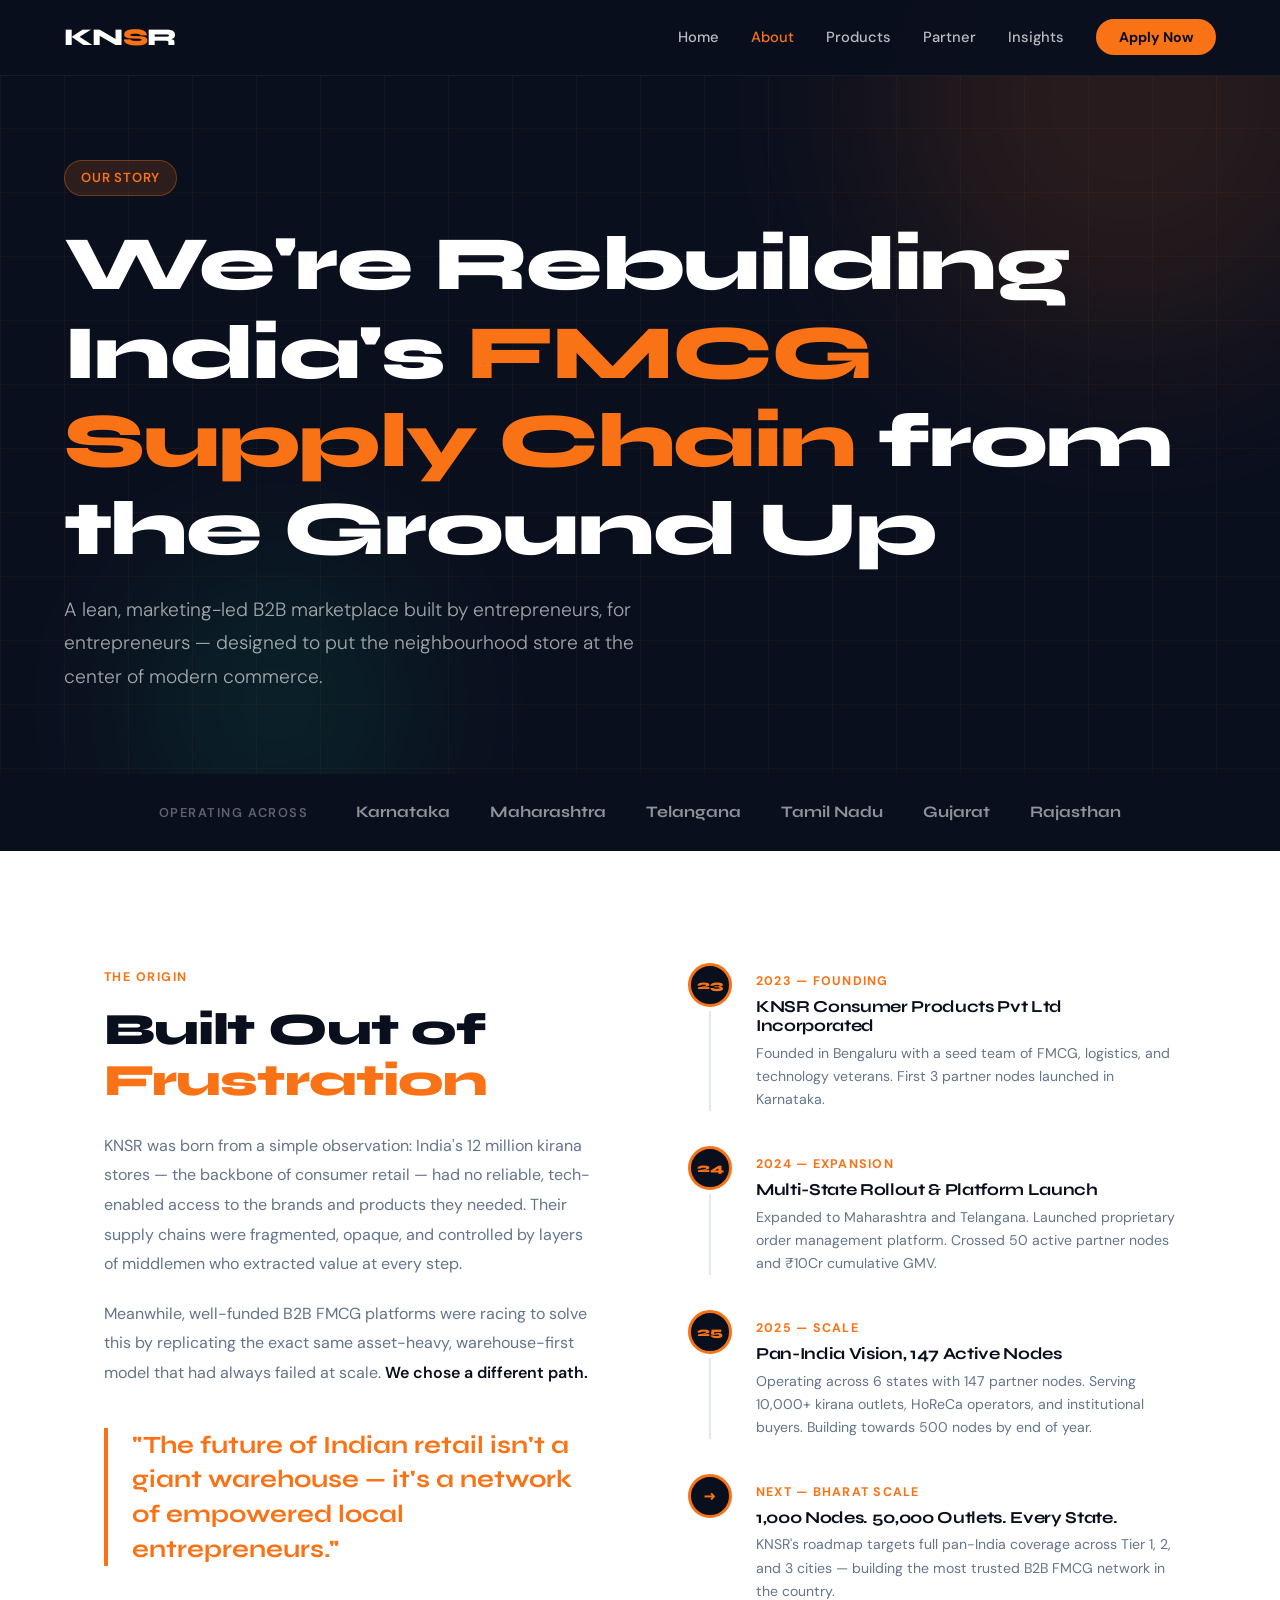
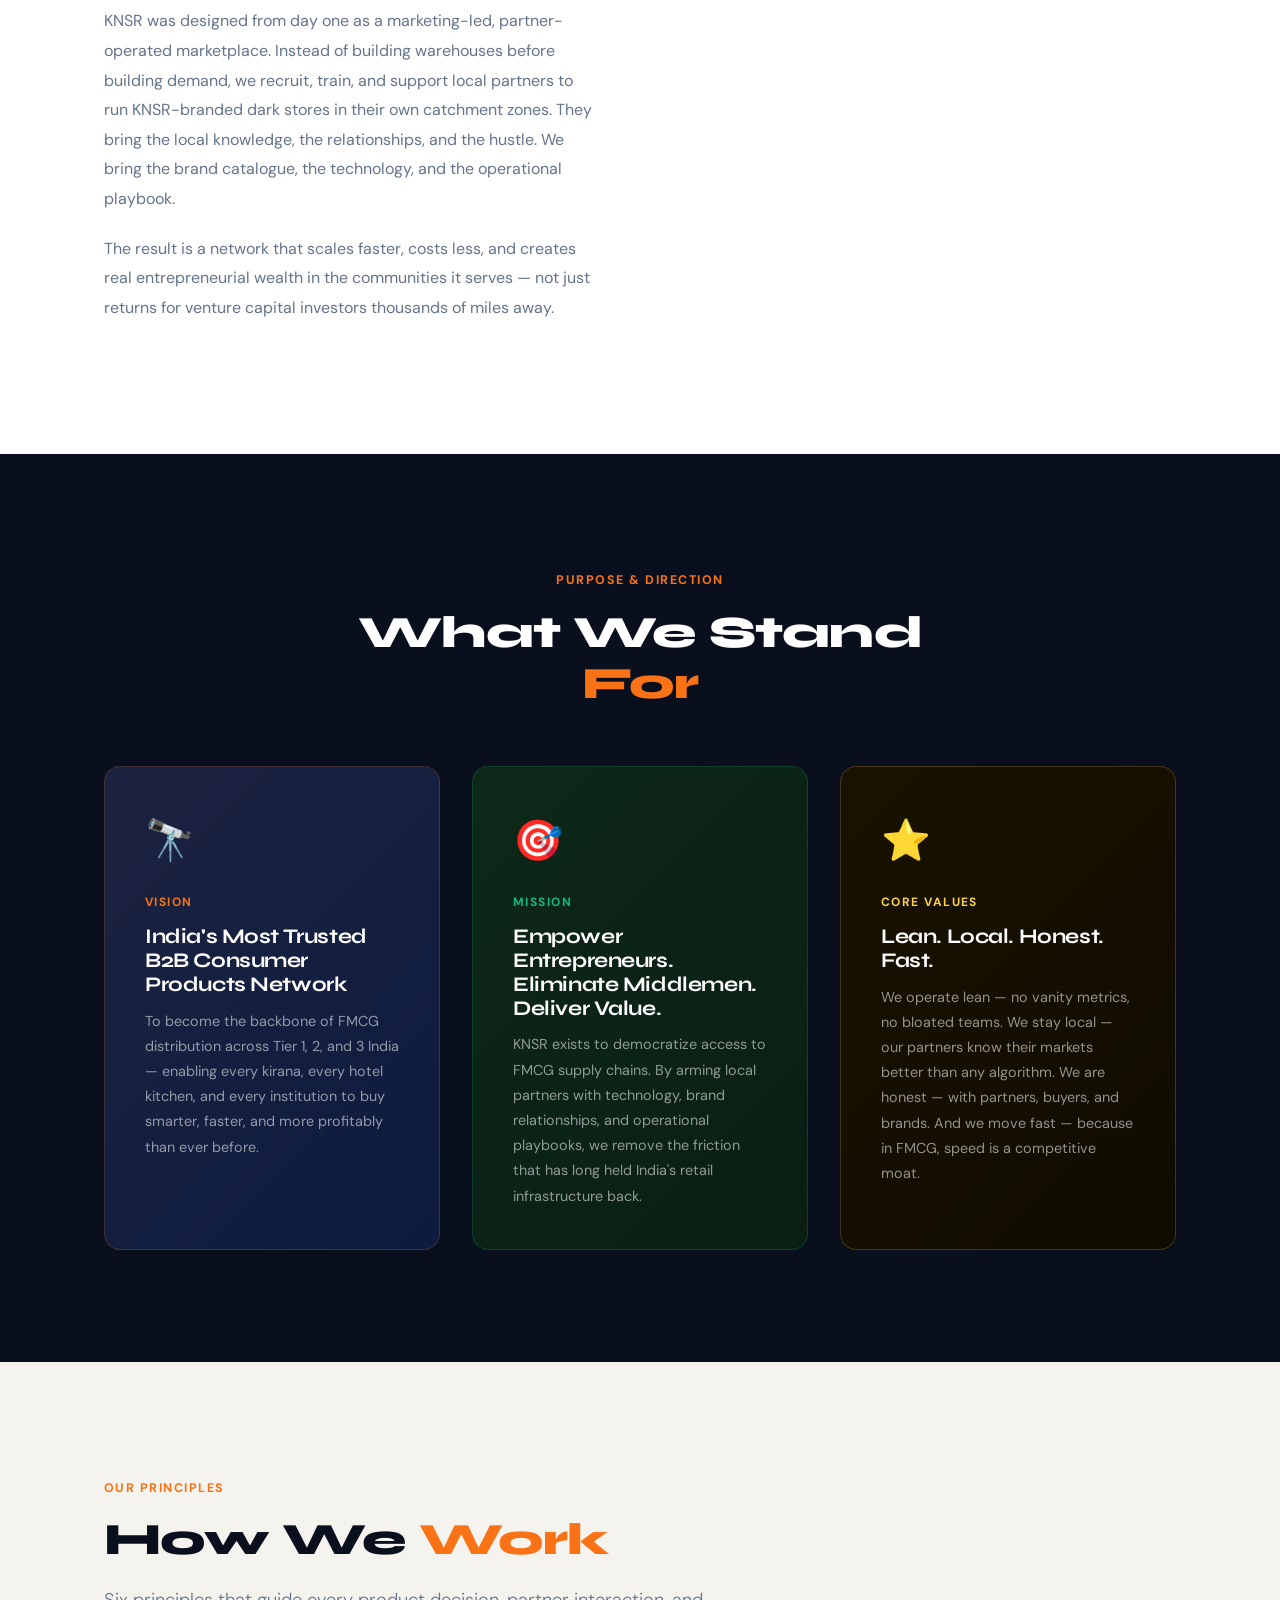
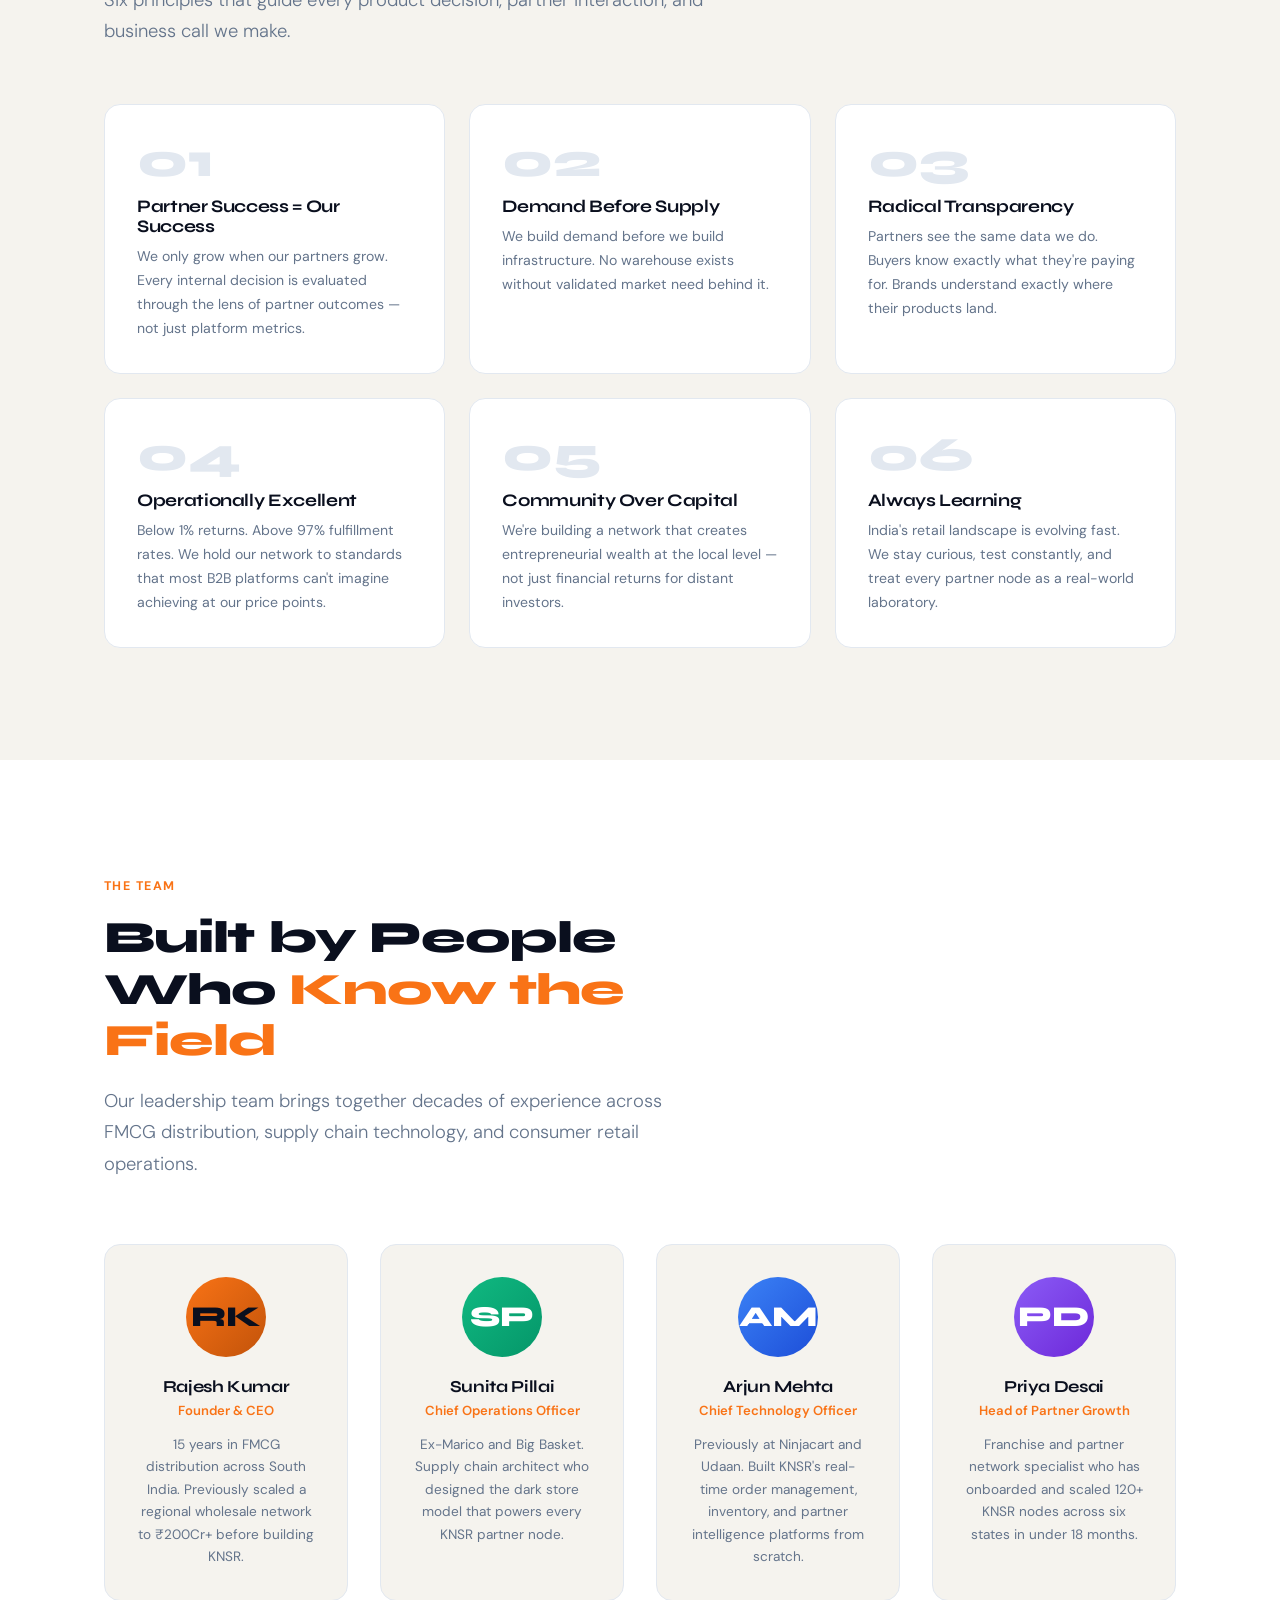
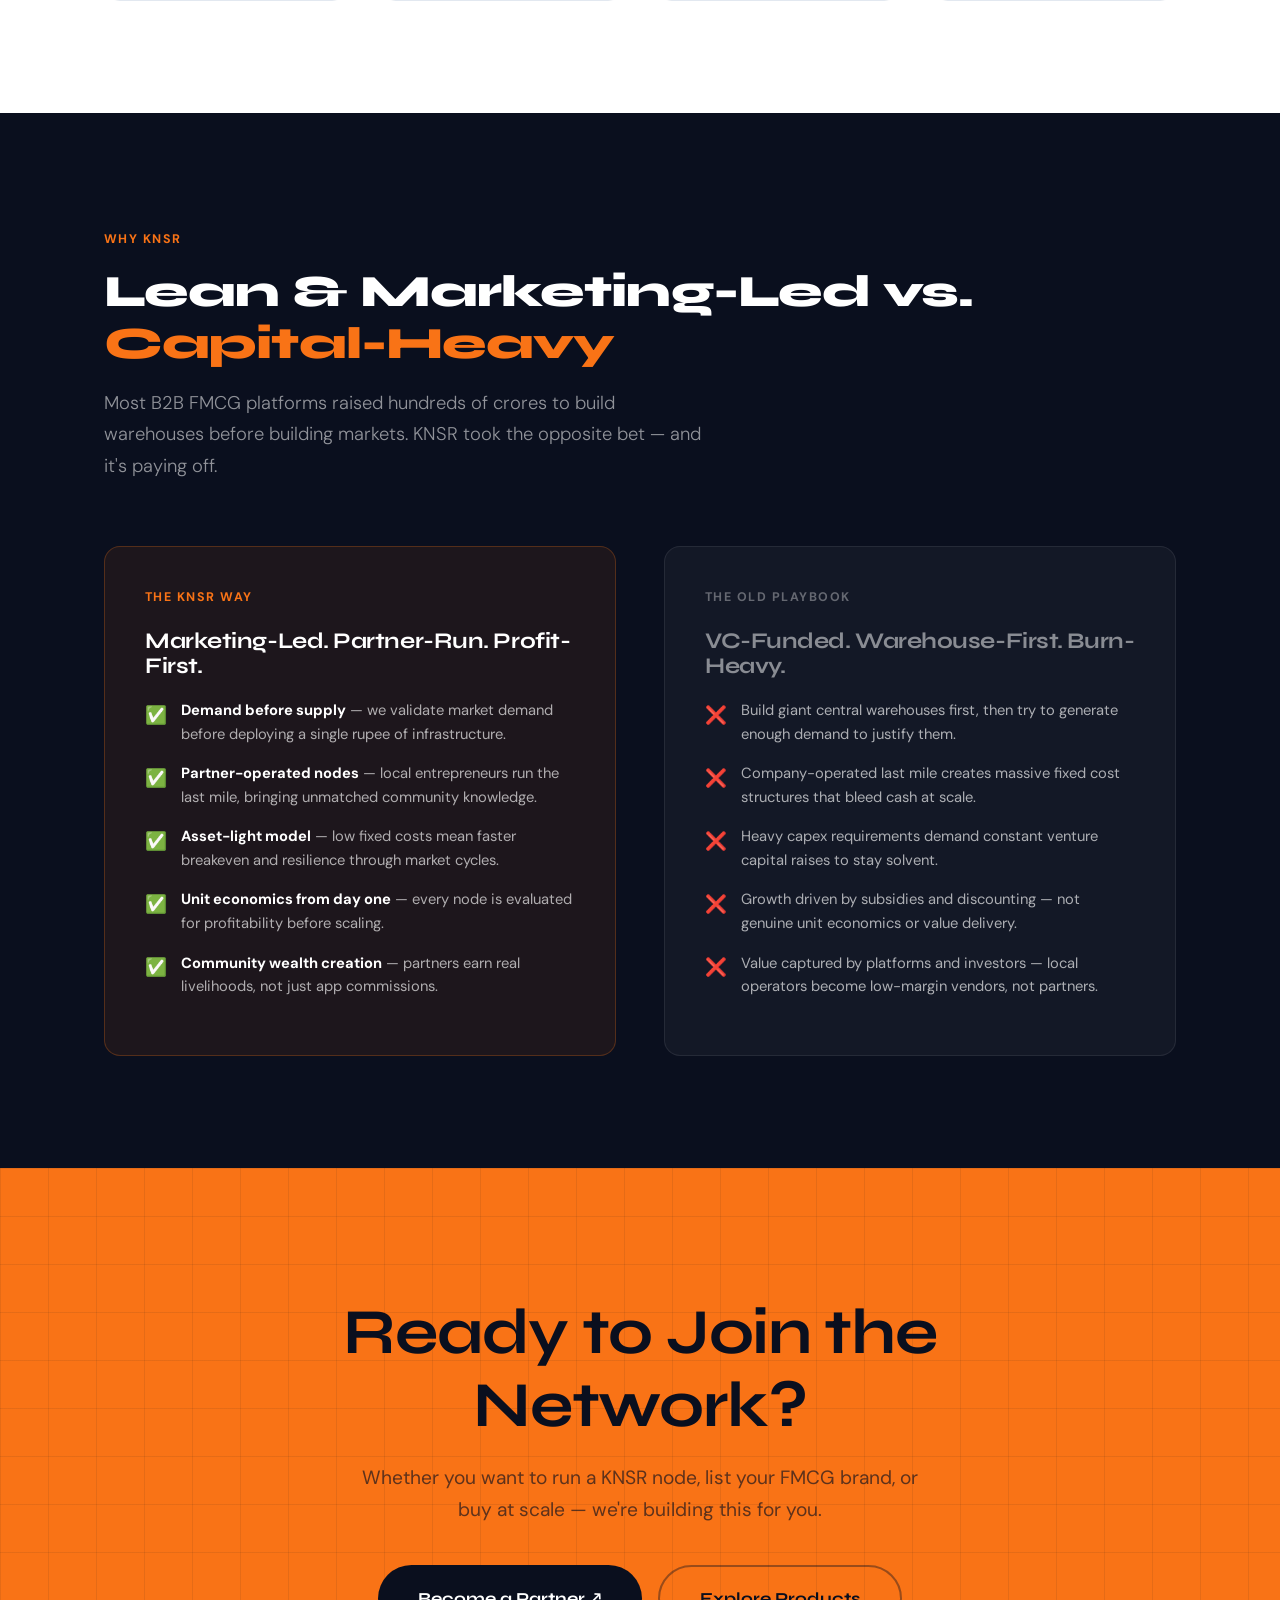
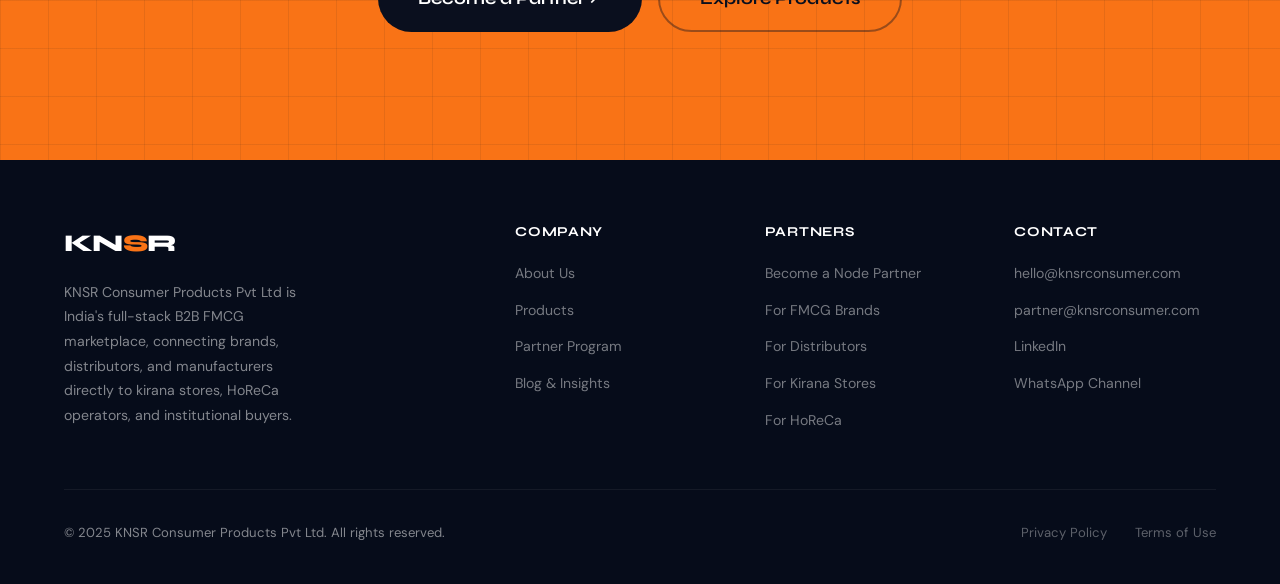
==== about.html @ 0f34c3d0 "Initial commit" ====
<!DOCTYPE html>
<html lang="en">
<head>
<meta charset="UTF-8">
<meta name="viewport" content="width=device-width, initial-scale=1.0">
<title>About Us — KNSR Consumer Products</title>
<link rel="preconnect" href="https://fonts.googleapis.com">
<link href="https://fonts.googleapis.com/css2?family=Syne:wght@400;600;700;800&family=DM+Sans:ital,wght@0,300;0,400;0,500;1,300&display=swap" rel="stylesheet">
<link rel="stylesheet" href="shared.css">
<style>
  /* ── ABOUT PAGE STYLES ── */
  .page-hero { background: var(--ink); padding: 10rem 5% 5rem; position: relative; overflow: hidden; }
  .page-hero-bg { position:absolute; inset:0; background-image: linear-gradient(rgba(249,115,22,0.05) 1px,transparent 1px), linear-gradient(90deg,rgba(249,115,22,0.05) 1px,transparent 1px); background-size: 64px 64px; }
  .page-hero-blob-1 { position:absolute; width:500px; height:500px; background:var(--saffron); border-radius:50%; filter:blur(90px); opacity:0.12; top:-150px; right:-100px; }
  .page-hero-blob-2 { position:absolute; width:300px; height:300px; background:var(--emerald); border-radius:50%; filter:blur(70px); opacity:0.1; bottom:-80px; left:10%; }
  .page-hero-inner { position:relative; z-index:2; max-width:1200px; margin:0 auto; }
  .page-hero-tag { display:inline-flex; align-items:center; gap:0.5rem; background:rgba(249,115,22,0.15); border:1px solid rgba(249,115,22,0.35); color:var(--saffron); padding:0.4rem 1rem; border-radius:100px; font-size:0.82rem; font-weight:600; letter-spacing:0.06em; text-transform:uppercase; margin-bottom:1.5rem; }
  .page-hero h1 { font-size: var(--fs-hero); color:#fff; font-weight:800; margin-bottom:1.2rem; }
  .page-hero h1 .em { color:var(--saffron); }
  .page-hero p { font-size:1.2rem; color:rgba(255,255,255,0.62); font-weight:300; max-width:600px; line-height:1.75; }

  /* STORY SECTION */
  #story { background: var(--white); }
  .story-grid { display:grid; grid-template-columns:1fr 1fr; gap:6rem; align-items:start; }
  .story-text h2 { font-size: var(--fs-h2); margin-bottom:1.5rem; }
  .story-text p { font-size:1rem; color:var(--slate); line-height:1.85; margin-bottom:1.25rem; }
  .story-text p strong { color:var(--ink); font-weight:600; }
  .story-pull { font-family:'Syne',sans-serif; font-size:1.55rem; font-weight:700; color:var(--saffron); line-height:1.4; border-left:4px solid var(--saffron); padding-left:1.5rem; margin:2.5rem 0; }
  .story-visual { position:sticky; top:120px; }
  .timeline { display:flex; flex-direction:column; gap:0; }
  .tl-item { display:flex; gap:1.5rem; padding-bottom:2.2rem; position:relative; }
  .tl-item:last-child { padding-bottom:0; }
  .tl-left { display:flex; flex-direction:column; align-items:center; flex-shrink:0; }
  .tl-dot { width:44px; height:44px; border-radius:50%; background:var(--ink); border:3px solid var(--saffron); display:flex; align-items:center; justify-content:center; font-family:'Syne',sans-serif; font-size:0.8rem; font-weight:800; color:var(--saffron); flex-shrink:0; }
  .tl-line { width:2px; flex:1; background:var(--slate-light); margin-top:4px; }
  .tl-item:last-child .tl-line { display:none; }
  .tl-right { padding-top:0.5rem; }
  .tl-year { font-size:0.78rem; font-weight:700; letter-spacing:0.1em; text-transform:uppercase; color:var(--saffron); margin-bottom:0.3rem; }
  .tl-right h4 { font-size:1.05rem; margin-bottom:0.4rem; }
  .tl-right p { font-size:0.88rem; color:var(--slate); line-height:1.65; }

  /* VISION / MISSION */
  #vision { background: var(--ink); }
  .vm-grid { display:grid; grid-template-columns:1fr 1fr 1fr; gap:2rem; margin-top:3.5rem; }
  .vm-card { border-radius:var(--radius); padding:2.5rem; position:relative; overflow:hidden; }
  .vm-card-vision { background: linear-gradient(135deg, #1C2340 0%, #0D1B3E 100%); border:1px solid rgba(249,115,22,0.2); }
  .vm-card-mission { background: linear-gradient(135deg, #0D2818 0%, #0A1E14 100%); border:1px solid rgba(16,185,129,0.2); }
  .vm-card-values { background: linear-gradient(135deg, #1A1200 0%, #0F0C00 100%); border:1px solid rgba(252,211,77,0.2); }
  .vm-card-icon { font-size:2.5rem; margin-bottom:1.25rem; }
  .vm-card-label { font-size:0.75rem; font-weight:700; letter-spacing:0.12em; text-transform:uppercase; margin-bottom:0.75rem; }
  .vm-card-vision .vm-card-label { color:var(--saffron); }
  .vm-card-mission .vm-card-label { color:var(--emerald); }
  .vm-card-values .vm-card-label { color:var(--accent-yellow); }
  .vm-card h3 { font-size:1.3rem; color:#fff; margin-bottom:0.75rem; }
  .vm-card p { font-size:0.9rem; color:rgba(255,255,255,0.55); line-height:1.75; }

  /* VALUES */
  #values { background: var(--surface); }
  .values-grid { display:grid; grid-template-columns:repeat(auto-fit,minmax(260px,1fr)); gap:1.5rem; margin-top:3.5rem; }
  .value-card { background:var(--white); border:1px solid var(--slate-light); border-radius:var(--radius); padding:2rem; transition:all 0.28s; }
  .value-card:hover { border-color:var(--saffron); transform:translateY(-5px); box-shadow:var(--shadow-lg); }
  .value-num { font-family:'Syne',sans-serif; font-size:3rem; font-weight:800; color:var(--slate-light); line-height:1; margin-bottom:0.75rem; transition:color 0.22s; }
  .value-card:hover .value-num { color:var(--saffron); }
  .value-card h4 { font-size:1.1rem; margin-bottom:0.5rem; }
  .value-card p { font-size:0.88rem; color:var(--slate); line-height:1.7; }

  /* TEAM */
  #leadership { background: var(--white); }
  .team-intro { max-width:640px; margin-bottom:4rem; }
  .team-grid { display:grid; grid-template-columns:repeat(auto-fill,minmax(240px,1fr)); gap:2rem; }
  .team-card { background:var(--surface); border:1px solid var(--slate-light); border-radius:var(--radius); padding:2rem; text-align:center; transition:all 0.28s; }
  .team-card:hover { border-color:var(--saffron); transform:translateY(-5px); box-shadow:var(--shadow-lg); }
  .team-avatar { width:80px; height:80px; border-radius:50%; display:flex; align-items:center; justify-content:center; font-family:'Syne',sans-serif; font-size:1.8rem; font-weight:800; margin:0 auto 1.25rem; }
  .avatar-a { background:linear-gradient(135deg,var(--saffron),var(--saffron-deep)); color:var(--ink); }
  .avatar-b { background:linear-gradient(135deg,var(--emerald),#059669); color:#fff; }
  .avatar-c { background:linear-gradient(135deg,#3B82F6,#1D4ED8); color:#fff; }
  .avatar-d { background:linear-gradient(135deg,#8B5CF6,#6D28D9); color:#fff; }
  .team-card h4 { font-size:1.05rem; margin-bottom:0.25rem; }
  .team-card .role { font-size:0.82rem; font-weight:600; color:var(--saffron); margin-bottom:0.75rem; }
  .team-card p { font-size:0.85rem; color:var(--slate); line-height:1.65; }

  /* DIFF */
  #differentiation { background: var(--ink); }
  #differentiation .section-title { color:#fff; }
  #differentiation .section-lead { color:rgba(255,255,255,0.55); }
  .diff-grid { display:grid; grid-template-columns:1fr 1fr; gap:3rem; margin-top:4rem; align-items:start; }
  .diff-vs-card { border-radius:var(--radius); padding:2.5rem; }
  .diff-vs-card.us { background:rgba(249,115,22,0.08); border:1px solid rgba(249,115,22,0.25); }
  .diff-vs-card.them { background:rgba(255,255,255,0.04); border:1px solid rgba(255,255,255,0.08); }
  .diff-vs-label { font-size:0.78rem; font-weight:700; letter-spacing:0.12em; text-transform:uppercase; margin-bottom:1.25rem; }
  .diff-vs-card.us .diff-vs-label { color:var(--saffron); }
  .diff-vs-card.them .diff-vs-label { color:rgba(255,255,255,0.35); }
  .diff-vs-card h3 { font-size:1.4rem; color:#fff; margin-bottom:1.25rem; }
  .diff-row { display:flex; align-items:flex-start; gap:0.9rem; margin-bottom:1rem; font-size:0.92rem; }
  .diff-row p { color:rgba(255,255,255,0.65); line-height:1.6; }
  .diff-row-icon { font-size:1.1rem; flex-shrink:0; margin-top:0.1rem; }

  @media (max-width:900px) {
    .story-grid { grid-template-columns:1fr; gap:3rem; }
    .story-visual { position:static; }
    .vm-grid { grid-template-columns:1fr; }
    .diff-grid { grid-template-columns:1fr; }
  }
</style>
</head>
<body>

<!-- NAV -->
<nav>
  <a href="index.html" class="nav-logo">KN<span>S</span>R</a>
  <ul class="nav-links">
    <li><a href="index.html">Home</a></li>
    <li><a href="about.html" class="active">About</a></li>
    <li><a href="products.html">Products</a></li>
    <li><a href="partners.html">Partner</a></li>
    <li><a href="insights.html">Insights</a></li>
    <li><a href="mailto:partner@knsrconsumer.com" class="nav-cta">Apply Now</a></li>
  </ul>
</nav>

<!-- ═══ PAGE HERO ═══ -->
<div class="page-hero">
  <div class="page-hero-bg"></div>
  <div class="page-hero-blob-1"></div>
  <div class="page-hero-blob-2"></div>
  <div class="page-hero-inner">
    <div class="page-hero-tag">Our Story</div>
    <h1>We're Rebuilding India's <span class="em">FMCG Supply Chain</span> from the Ground Up</h1>
    <p>A lean, marketing-led B2B marketplace built by entrepreneurs, for entrepreneurs — designed to put the neighbourhood store at the center of modern commerce.</p>
  </div>
</div>

<!-- TRUST BAR -->
<div class="trust-bar">
  <span class="trust-bar-label">Operating across</span>
  <div class="trust-items">
    <span class="trust-item">Karnataka</span>
    <span class="trust-item">Maharashtra</span>
    <span class="trust-item">Telangana</span>
    <span class="trust-item">Tamil Nadu</span>
    <span class="trust-item">Gujarat</span>
    <span class="trust-item">Rajasthan</span>
  </div>
</div>

<!-- ═══ STORY ═══ -->
<section id="story">
  <div class="section-inner">
    <div class="story-grid">
      <div class="story-text reveal">
        <span class="section-tag">The Origin</span>
        <h2 class="section-title">Built Out of <span class="em">Frustration</span></h2>
        <p>KNSR was born from a simple observation: India's 12 million kirana stores — the backbone of consumer retail — had no reliable, tech-enabled access to the brands and products they needed. Their supply chains were fragmented, opaque, and controlled by layers of middlemen who extracted value at every step.</p>
        <p>Meanwhile, well-funded B2B FMCG platforms were racing to solve this by replicating the exact same asset-heavy, warehouse-first model that had always failed at scale. <strong>We chose a different path.</strong></p>
        <div class="story-pull">"The future of Indian retail isn't a giant warehouse — it's a network of empowered local entrepreneurs."</div>
        <p>KNSR was designed from day one as a marketing-led, partner-operated marketplace. Instead of building warehouses before building demand, we recruit, train, and support local partners to run KNSR-branded dark stores in their own catchment zones. They bring the local knowledge, the relationships, and the hustle. We bring the brand catalogue, the technology, and the operational playbook.</p>
        <p>The result is a network that scales faster, costs less, and creates real entrepreneurial wealth in the communities it serves — not just returns for venture capital investors thousands of miles away.</p>
      </div>
      <div class="story-visual reveal reveal-delay-1">
        <div class="timeline">
          <div class="tl-item">
            <div class="tl-left"><div class="tl-dot">23</div><div class="tl-line"></div></div>
            <div class="tl-right">
              <div class="tl-year">2023 — Founding</div>
              <h4>KNSR Consumer Products Pvt Ltd Incorporated</h4>
              <p>Founded in Bengaluru with a seed team of FMCG, logistics, and technology veterans. First 3 partner nodes launched in Karnataka.</p>
            </div>
          </div>
          <div class="tl-item">
            <div class="tl-left"><div class="tl-dot">24</div><div class="tl-line"></div></div>
            <div class="tl-right">
              <div class="tl-year">2024 — Expansion</div>
              <h4>Multi-State Rollout &amp; Platform Launch</h4>
              <p>Expanded to Maharashtra and Telangana. Launched proprietary order management platform. Crossed 50 active partner nodes and ₹10Cr cumulative GMV.</p>
            </div>
          </div>
          <div class="tl-item">
            <div class="tl-left"><div class="tl-dot">25</div><div class="tl-line"></div></div>
            <div class="tl-right">
              <div class="tl-year">2025 — Scale</div>
              <h4>Pan-India Vision, 147 Active Nodes</h4>
              <p>Operating across 6 states with 147 partner nodes. Serving 10,000+ kirana outlets, HoReCa operators, and institutional buyers. Building towards 500 nodes by end of year.</p>
            </div>
          </div>
          <div class="tl-item">
            <div class="tl-left"><div class="tl-dot">→</div></div>
            <div class="tl-right">
              <div class="tl-year">Next — Bharat Scale</div>
              <h4>1,000 Nodes. 50,000 Outlets. Every State.</h4>
              <p>KNSR's roadmap targets full pan-India coverage across Tier 1, 2, and 3 cities — building the most trusted B2B FMCG network in the country.</p>
            </div>
          </div>
        </div>
      </div>
    </div>
  </div>
</section>

<!-- ═══ VISION / MISSION ═══ -->
<section id="vision">
  <div class="section-inner">
    <div style="text-align:center; max-width:640px; margin:0 auto;">
      <span class="section-tag">Purpose &amp; Direction</span>
      <h2 class="section-title" style="color:#fff;">What We Stand <span class="em">For</span></h2>
    </div>
    <div class="vm-grid">
      <div class="vm-card vm-card-vision reveal">
        <div class="vm-card-icon">🔭</div>
        <div class="vm-card-label">Vision</div>
        <h3>India's Most Trusted B2B Consumer Products Network</h3>
        <p>To become the backbone of FMCG distribution across Tier 1, 2, and 3 India — enabling every kirana, every hotel kitchen, and every institution to buy smarter, faster, and more profitably than ever before.</p>
      </div>
      <div class="vm-card vm-card-mission reveal reveal-delay-1">
        <div class="vm-card-icon">🎯</div>
        <div class="vm-card-label">Mission</div>
        <h3>Empower Entrepreneurs. Eliminate Middlemen. Deliver Value.</h3>
        <p>KNSR exists to democratize access to FMCG supply chains. By arming local partners with technology, brand relationships, and operational playbooks, we remove the friction that has long held India's retail infrastructure back.</p>
      </div>
      <div class="vm-card vm-card-values reveal reveal-delay-2">
        <div class="vm-card-icon">⭐</div>
        <div class="vm-card-label">Core Values</div>
        <h3>Lean. Local. Honest. Fast.</h3>
        <p>We operate lean — no vanity metrics, no bloated teams. We stay local — our partners know their markets better than any algorithm. We are honest — with partners, buyers, and brands. And we move fast — because in FMCG, speed is a competitive moat.</p>
      </div>
    </div>
  </div>
</section>

<!-- ═══ VALUES ═══ -->
<section id="values">
  <div class="section-inner">
    <span class="section-tag">Our Principles</span>
    <h2 class="section-title">How We <span class="em">Work</span></h2>
    <p class="section-lead">Six principles that guide every product decision, partner interaction, and business call we make.</p>
    <div class="values-grid">
      <div class="value-card reveal">
        <div class="value-num">01</div>
        <h4>Partner Success = Our Success</h4>
        <p>We only grow when our partners grow. Every internal decision is evaluated through the lens of partner outcomes — not just platform metrics.</p>
      </div>
      <div class="value-card reveal reveal-delay-1">
        <div class="value-num">02</div>
        <h4>Demand Before Supply</h4>
        <p>We build demand before we build infrastructure. No warehouse exists without validated market need behind it.</p>
      </div>
      <div class="value-card reveal reveal-delay-2">
        <div class="value-num">03</div>
        <h4>Radical Transparency</h4>
        <p>Partners see the same data we do. Buyers know exactly what they're paying for. Brands understand exactly where their products land.</p>
      </div>
      <div class="value-card reveal">
        <div class="value-num">04</div>
        <h4>Operationally Excellent</h4>
        <p>Below 1% returns. Above 97% fulfillment rates. We hold our network to standards that most B2B platforms can't imagine achieving at our price points.</p>
      </div>
      <div class="value-card reveal reveal-delay-1">
        <div class="value-num">05</div>
        <h4>Community Over Capital</h4>
        <p>We're building a network that creates entrepreneurial wealth at the local level — not just financial returns for distant investors.</p>
      </div>
      <div class="value-card reveal reveal-delay-2">
        <div class="value-num">06</div>
        <h4>Always Learning</h4>
        <p>India's retail landscape is evolving fast. We stay curious, test constantly, and treat every partner node as a real-world laboratory.</p>
      </div>
    </div>
  </div>
</section>

<!-- ═══ LEADERSHIP ═══ -->
<section id="leadership">
  <div class="section-inner">
    <div class="team-intro reveal">
      <span class="section-tag">The Team</span>
      <h2 class="section-title">Built by People Who <span class="em">Know the Field</span></h2>
      <p class="section-lead">Our leadership team brings together decades of experience across FMCG distribution, supply chain technology, and consumer retail operations.</p>
    </div>
    <div class="team-grid">
      <div class="team-card reveal">
        <div class="team-avatar avatar-a">RK</div>
        <h4>Rajesh Kumar</h4>
        <div class="role">Founder &amp; CEO</div>
        <p>15 years in FMCG distribution across South India. Previously scaled a regional wholesale network to ₹200Cr+ before building KNSR.</p>
      </div>
      <div class="team-card reveal reveal-delay-1">
        <div class="team-avatar avatar-b">SP</div>
        <h4>Sunita Pillai</h4>
        <div class="role">Chief Operations Officer</div>
        <p>Ex-Marico and Big Basket. Supply chain architect who designed the dark store model that powers every KNSR partner node.</p>
      </div>
      <div class="team-card reveal reveal-delay-2">
        <div class="team-avatar avatar-c">AM</div>
        <h4>Arjun Mehta</h4>
        <div class="role">Chief Technology Officer</div>
        <p>Previously at Ninjacart and Udaan. Built KNSR's real-time order management, inventory, and partner intelligence platforms from scratch.</p>
      </div>
      <div class="team-card reveal reveal-delay-3">
        <div class="team-avatar avatar-d">PD</div>
        <h4>Priya Desai</h4>
        <div class="role">Head of Partner Growth</div>
        <p>Franchise and partner network specialist who has onboarded and scaled 120+ KNSR nodes across six states in under 18 months.</p>
      </div>
    </div>
  </div>
</section>

<!-- ═══ DIFFERENTIATION ═══ -->
<section id="differentiation">
  <div class="section-inner">
    <span class="section-tag">Why KNSR</span>
    <h2 class="section-title" style="color:#fff;">Lean &amp; Marketing-Led vs. <span class="em">Capital-Heavy</span></h2>
    <p class="section-lead" style="color:rgba(255,255,255,0.55);">Most B2B FMCG platforms raised hundreds of crores to build warehouses before building markets. KNSR took the opposite bet — and it's paying off.</p>
    <div class="diff-grid">
      <div class="diff-vs-card us reveal">
        <div class="diff-vs-label">The KNSR Way</div>
        <h3>Marketing-Led. Partner-Run. Profit-First.</h3>
        <div class="diff-row"><div class="diff-row-icon">✅</div><p><strong style="color:#fff;">Demand before supply</strong> — we validate market demand before deploying a single rupee of infrastructure.</p></div>
        <div class="diff-row"><div class="diff-row-icon">✅</div><p><strong style="color:#fff;">Partner-operated nodes</strong> — local entrepreneurs run the last mile, bringing unmatched community knowledge.</p></div>
        <div class="diff-row"><div class="diff-row-icon">✅</div><p><strong style="color:#fff;">Asset-light model</strong> — low fixed costs mean faster breakeven and resilience through market cycles.</p></div>
        <div class="diff-row"><div class="diff-row-icon">✅</div><p><strong style="color:#fff;">Unit economics from day one</strong> — every node is evaluated for profitability before scaling.</p></div>
        <div class="diff-row"><div class="diff-row-icon">✅</div><p><strong style="color:#fff;">Community wealth creation</strong> — partners earn real livelihoods, not just app commissions.</p></div>
      </div>
      <div class="diff-vs-card them reveal reveal-delay-1">
        <div class="diff-vs-label">The Old Playbook</div>
        <h3 style="color:rgba(255,255,255,0.5);">VC-Funded. Warehouse-First. Burn-Heavy.</h3>
        <div class="diff-row"><div class="diff-row-icon">❌</div><p>Build giant central warehouses first, then try to generate enough demand to justify them.</p></div>
        <div class="diff-row"><div class="diff-row-icon">❌</div><p>Company-operated last mile creates massive fixed cost structures that bleed cash at scale.</p></div>
        <div class="diff-row"><div class="diff-row-icon">❌</div><p>Heavy capex requirements demand constant venture capital raises to stay solvent.</p></div>
        <div class="diff-row"><div class="diff-row-icon">❌</div><p>Growth driven by subsidies and discounting — not genuine unit economics or value delivery.</p></div>
        <div class="diff-row"><div class="diff-row-icon">❌</div><p>Value captured by platforms and investors — local operators become low-margin vendors, not partners.</p></div>
      </div>
    </div>
  </div>
</section>

<!-- ═══ CTA ═══ -->
<section class="cta-section">
  <div class="cta-inner">
    <h2 class="reveal">Ready to Join the Network?</h2>
    <p class="reveal reveal-delay-1">Whether you want to run a KNSR node, list your FMCG brand, or buy at scale — we're building this for you.</p>
    <div class="cta-actions reveal reveal-delay-2">
      <a href="mailto:partner@knsrconsumer.com" class="btn-dark">Become a Partner ↗</a>
      <a href="products.html" class="btn-outline-dark">Explore Products</a>
    </div>
  </div>
</section>

<!-- FOOTER -->
<footer>
  <div class="footer-grid">
    <div class="footer-brand">
      <a href="index.html" class="nav-logo">KN<span>S</span>R</a>
      <p>KNSR Consumer Products Pvt Ltd is India's full-stack B2B FMCG marketplace, connecting brands, distributors, and manufacturers directly to kirana stores, HoReCa operators, and institutional buyers.</p>
    </div>
    <div class="footer-col">
      <h5>Company</h5>
      <ul class="footer-links">
        <li><a href="about.html">About Us</a></li>
        <li><a href="products.html">Products</a></li>
        <li><a href="partners.html">Partner Program</a></li>
        <li><a href="insights.html">Blog &amp; Insights</a></li>
      </ul>
    </div>
    <div class="footer-col">
      <h5>Partners</h5>
      <ul class="footer-links">
        <li><a href="#">Become a Node Partner</a></li>
        <li><a href="#">For FMCG Brands</a></li>
        <li><a href="#">For Distributors</a></li>
        <li><a href="#">For Kirana Stores</a></li>
        <li><a href="#">For HoReCa</a></li>
      </ul>
    </div>
    <div class="footer-col">
      <h5>Contact</h5>
      <ul class="footer-links">
        <li><a href="mailto:hello@knsrconsumer.com">hello@knsrconsumer.com</a></li>
        <li><a href="mailto:partner@knsrconsumer.com">partner@knsrconsumer.com</a></li>
        <li><a href="#">LinkedIn</a></li>
        <li><a href="#">WhatsApp Channel</a></li>
      </ul>
    </div>
  </div>
  <div class="footer-bottom">
    <span>© 2025 KNSR Consumer Products Pvt Ltd. All rights reserved.</span>
    <span>
      <a href="#" style="margin-right:1.5rem; color:rgba(255,255,255,0.35);">Privacy Policy</a>
      <a href="#" style="color:rgba(255,255,255,0.35);">Terms of Use</a>
    </span>
  </div>
</footer>

<script>
  const revealEls = document.querySelectorAll('.reveal');
  const obs = new IntersectionObserver(entries => {
    entries.forEach(e => { if (e.isIntersecting) { e.target.classList.add('visible'); obs.unobserve(e.target); } });
  }, { threshold: 0.12 });
  revealEls.forEach(el => obs.observe(el));
  window.addEventListener('scroll', () => {
    document.querySelector('nav').style.borderBottomColor = scrollY > 40 ? 'rgba(255,255,255,0.12)' : 'rgba(255,255,255,0.06)';
  });
</script>
</body>
</html>
---- shared.css ----
/* ─── KNSR SHARED DESIGN SYSTEM ─── */
*, *::before, *::after { box-sizing: border-box; margin: 0; padding: 0; }

:root {
  --ink: #0A0F1E;
  --ink-soft: #1C2340;
  --surface: #F5F3EE;
  --white: #FFFFFF;
  --saffron: #F97316;
  --saffron-deep: #C2530A;
  --emerald: #10B981;
  --emerald-soft: #D1FAE5;
  --slate: #64748B;
  --slate-light: #E2E8F0;
  --accent-yellow: #FCD34D;
  --fs-hero: clamp(2.8rem, 6vw, 5.5rem);
  --fs-h2: clamp(2rem, 3.5vw, 3.2rem);
  --radius: 16px;
  --radius-sm: 8px;
  --shadow: 0 4px 24px rgba(10,15,30,0.10);
  --shadow-lg: 0 16px 48px rgba(10,15,30,0.16);
}

html { scroll-behavior: smooth; }
body { font-family: 'DM Sans', sans-serif; background: var(--surface); color: var(--ink); line-height: 1.65; overflow-x: hidden; }
h1,h2,h3,h4,h5 { font-family: 'Syne', sans-serif; line-height: 1.15; letter-spacing: -0.02em; }
a { color: inherit; text-decoration: none; }

/* NAV */
nav {
  position: fixed; top: 0; left: 0; right: 0; z-index: 100;
  display: flex; align-items: center; justify-content: space-between;
  padding: 1.1rem 5%;
  background: rgba(10,15,30,0.96);
  backdrop-filter: blur(14px);
  border-bottom: 1px solid rgba(255,255,255,0.06);
}
.nav-logo { font-family: 'Syne', sans-serif; font-weight: 800; font-size: 1.5rem; color: #fff; letter-spacing: -0.03em; }
.nav-logo span { color: var(--saffron); }
.nav-links { display: flex; gap: 2rem; list-style: none; align-items: center; }
.nav-links a { color: rgba(255,255,255,0.72); font-size: 0.92rem; font-weight: 500; transition: color 0.2s; }
.nav-links a:hover, .nav-links a.active { color: var(--saffron); }
.nav-cta { background: var(--saffron) !important; color: var(--ink) !important; padding: 0.55rem 1.4rem !important; border-radius: 100px !important; font-weight: 700 !important; font-size: 0.88rem !important; transition: background 0.2s, transform 0.15s !important; }
.nav-cta:hover { background: var(--accent-yellow) !important; transform: scale(1.04); }

/* BUTTONS */
.btn-primary { background: var(--saffron); color: var(--ink); padding: 1rem 2.2rem; border-radius: 100px; font-family: 'Syne', sans-serif; font-weight: 700; font-size: 1rem; border: none; cursor: pointer; transition: all 0.22s; display: inline-flex; align-items: center; gap: 0.5rem; }
.btn-primary:hover { background: var(--accent-yellow); transform: translateY(-2px); box-shadow: 0 8px 24px rgba(249,115,22,0.4); }
.btn-secondary { background: transparent; color: var(--ink); padding: 1rem 2.2rem; border-radius: 100px; font-family: 'Syne', sans-serif; font-weight: 600; font-size: 1rem; border: 1.5px solid var(--slate-light); cursor: pointer; transition: all 0.22s; display: inline-flex; align-items: center; gap: 0.5rem; }
.btn-secondary:hover { border-color: var(--saffron); color: var(--saffron); transform: translateY(-2px); }
.btn-dark { background: var(--ink); color: #fff; padding: 1.1rem 2.5rem; border-radius: 100px; font-family: 'Syne', sans-serif; font-weight: 700; font-size: 1.05rem; border: none; cursor: pointer; transition: all 0.22s; display: inline-flex; align-items: center; gap: 0.5rem; }
.btn-dark:hover { background: #0F1729; transform: translateY(-3px); box-shadow: 0 12px 32px rgba(10,15,30,0.3); }

/* SECTION SHARED */
section { scroll-margin-top: 80px; }
.section-inner { max-width: 1200px; margin: 0 auto; padding: 7rem 5%; }
.section-tag { display: inline-block; font-size: 0.78rem; font-weight: 700; letter-spacing: 0.12em; text-transform: uppercase; color: var(--saffron); margin-bottom: 1rem; }
.section-title { font-size: var(--fs-h2); font-weight: 800; margin-bottom: 1.2rem; }
.section-title .em { color: var(--saffron); }
.section-lead { font-size: 1.15rem; color: var(--slate); max-width: 600px; font-weight: 300; line-height: 1.7; }

/* PAGE HERO BANNER (inner pages) */
.page-hero {
  background: var(--ink);
  padding: 10rem 5% 5rem;
  position: relative;
  overflow: hidden;
}
.page-hero-bg {
  position: absolute; inset: 0;
  background-image: linear-gradient(rgba(249,115,22,0.05) 1px, transparent 1px), linear-gradient(90deg, rgba(249,115,22,0.05) 1px, transparent 1px);
  background-size: 64px 64px;
}
.page-hero-blob { position: absolute; border-radius: 50%; filter: blur(80px); opacity: 0.15; }
.page-hero-inner { position: relative; z-index: 2; max-width: 1200px; margin: 0 auto; }
.page-hero-tag { display: inline-flex; align-items: center; gap: 0.5rem; background: rgba(249,115,22,0.15); border: 1px solid rgba(249,115,22,0.35); color: var(--saffron); padding: 0.4rem 1rem; border-radius: 100px; font-size: 0.82rem; font-weight: 600; letter-spacing: 0.06em; text-transform: uppercase; margin-bottom: 1.5rem; }
.page-hero h1 { font-size: var(--fs-hero); color: #fff; font-weight: 800; margin-bottom: 1.2rem; }
.page-hero p { font-size: 1.2rem; color: rgba(255,255,255,0.6); font-weight: 300; max-width: 600px; }

/* TRUST BAR */
.trust-bar { background: var(--ink); padding: 1.6rem 5%; display: flex; align-items: center; justify-content: center; gap: 3rem; flex-wrap: wrap; }
.trust-bar-label { font-size: 0.8rem; font-weight: 600; letter-spacing: 0.12em; text-transform: uppercase; color: rgba(255,255,255,0.35); white-space: nowrap; }
.trust-items { display: flex; gap: 2.5rem; flex-wrap: wrap; align-items: center; }
.trust-item { font-family: 'Syne', sans-serif; font-size: 1rem; font-weight: 700; color: rgba(255,255,255,0.55); transition: color 0.2s; white-space: nowrap; }
.trust-item:hover { color: var(--saffron); }

/* FOOTER */
footer { background: #060C1A; color: rgba(255,255,255,0.5); padding: 4rem 5% 2.5rem; }
.footer-grid { display: grid; grid-template-columns: 2fr 1fr 1fr 1fr; gap: 3rem; margin-bottom: 3.5rem; }
.footer-brand p { font-size: 0.88rem; line-height: 1.75; max-width: 260px; margin-top: 1rem; }
.footer-col h5 { font-family: 'Syne', sans-serif; font-size: 0.85rem; font-weight: 700; color: #fff; letter-spacing: 0.05em; text-transform: uppercase; margin-bottom: 1.25rem; }
.footer-links { list-style: none; display: flex; flex-direction: column; gap: 0.65rem; }
.footer-links a { font-size: 0.88rem; color: rgba(255,255,255,0.45); transition: color 0.2s; }
.footer-links a:hover { color: var(--saffron); }
.footer-bottom { padding-top: 2rem; border-top: 1px solid rgba(255,255,255,0.06); display: flex; justify-content: space-between; align-items: center; flex-wrap: wrap; gap: 1rem; font-size: 0.82rem; }

/* CTA SECTION */
.cta-section { background: var(--saffron); position: relative; overflow: hidden; }
.cta-section::before { content: ''; position: absolute; inset: 0; background-image: linear-gradient(rgba(10,15,30,0.08) 1px, transparent 1px), linear-gradient(90deg, rgba(10,15,30,0.08) 1px, transparent 1px); background-size: 48px 48px; }
.cta-inner { position: relative; z-index: 1; max-width: 800px; margin: 0 auto; padding: 8rem 5%; text-align: center; }
.cta-inner h2 { font-size: clamp(2.5rem, 5vw, 4rem); color: var(--ink); margin-bottom: 1.2rem; }
.cta-inner p { font-size: 1.2rem; color: rgba(10,15,30,0.65); margin-bottom: 2.5rem; max-width: 560px; margin-left: auto; margin-right: auto; }
.cta-actions { display: flex; justify-content: center; flex-wrap: wrap; gap: 1rem; }
.btn-outline-dark { background: transparent; color: var(--ink); padding: 1.1rem 2.5rem; border-radius: 100px; font-family: 'Syne', sans-serif; font-weight: 700; font-size: 1.05rem; border: 2px solid rgba(10,15,30,0.4); cursor: pointer; transition: all 0.22s; }
.btn-outline-dark:hover { border-color: var(--ink); background: rgba(10,15,30,0.08); transform: translateY(-3px); }

/* SCROLL REVEAL */
.reveal { opacity: 0; transform: translateY(28px); transition: opacity 0.6s ease, transform 0.6s ease; }
.reveal.visible { opacity: 1; transform: none; }
.reveal-delay-1 { transition-delay: 0.1s; }
.reveal-delay-2 { transition-delay: 0.2s; }
.reveal-delay-3 { transition-delay: 0.3s; }
.reveal-delay-4 { transition-delay: 0.4s; }

/* RESPONSIVE */
@media (max-width: 900px) {
  .footer-grid { grid-template-columns: 1fr 1fr; }
  .nav-links li:not(:last-child) { display: none; }
}
@media (max-width: 600px) {
  .footer-grid { grid-template-columns: 1fr; }
}
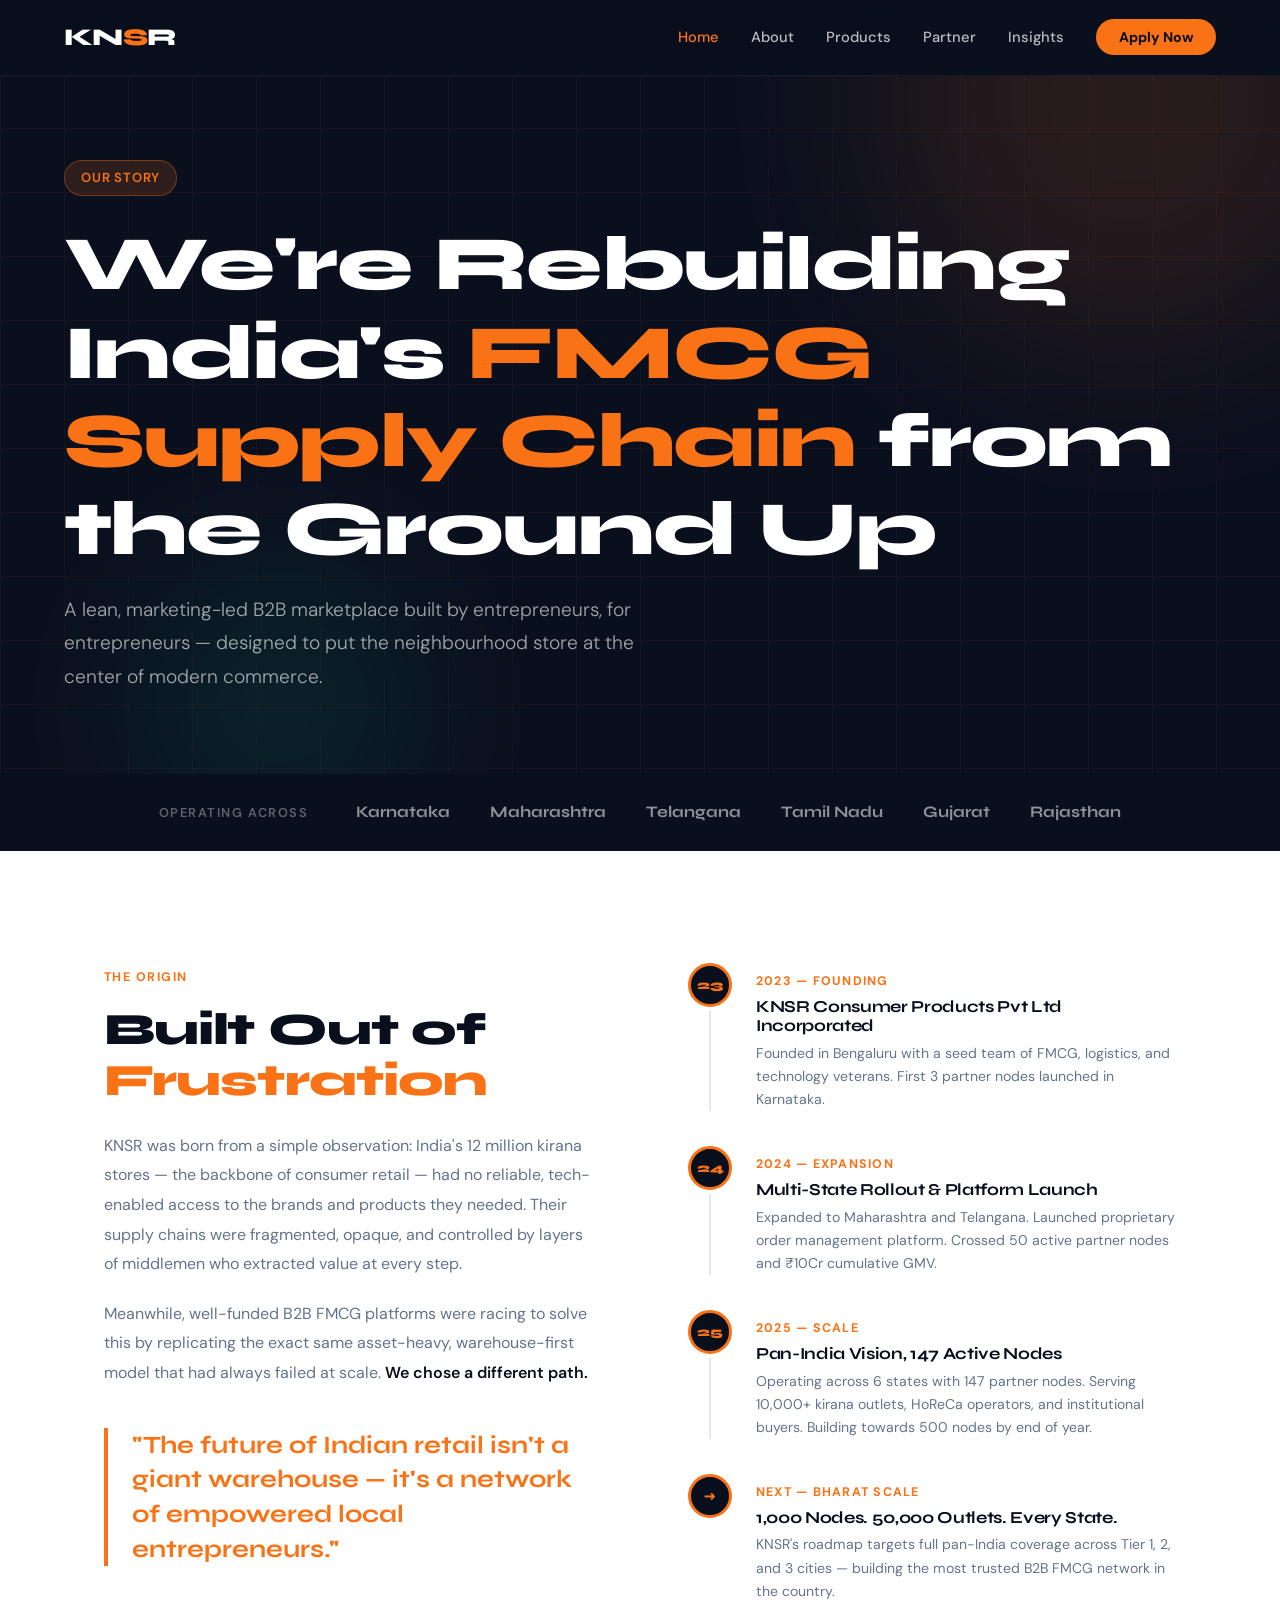
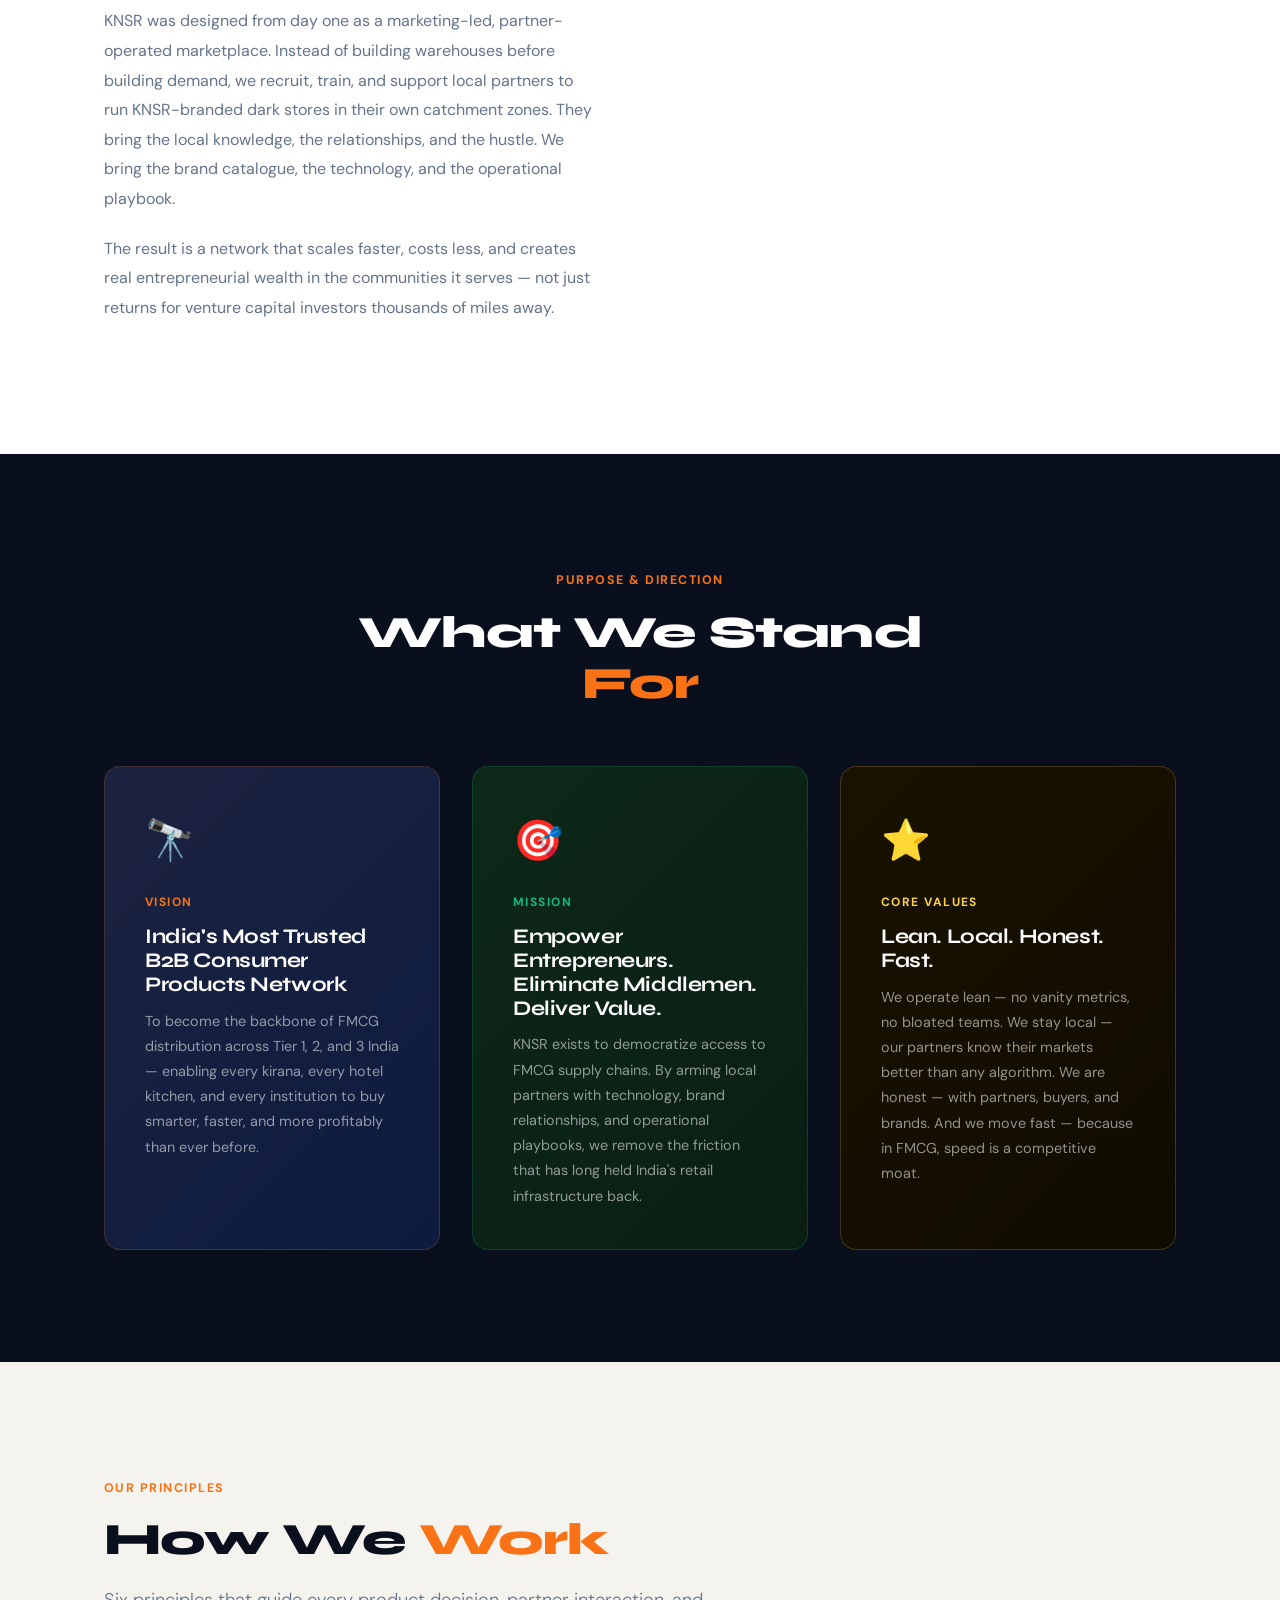
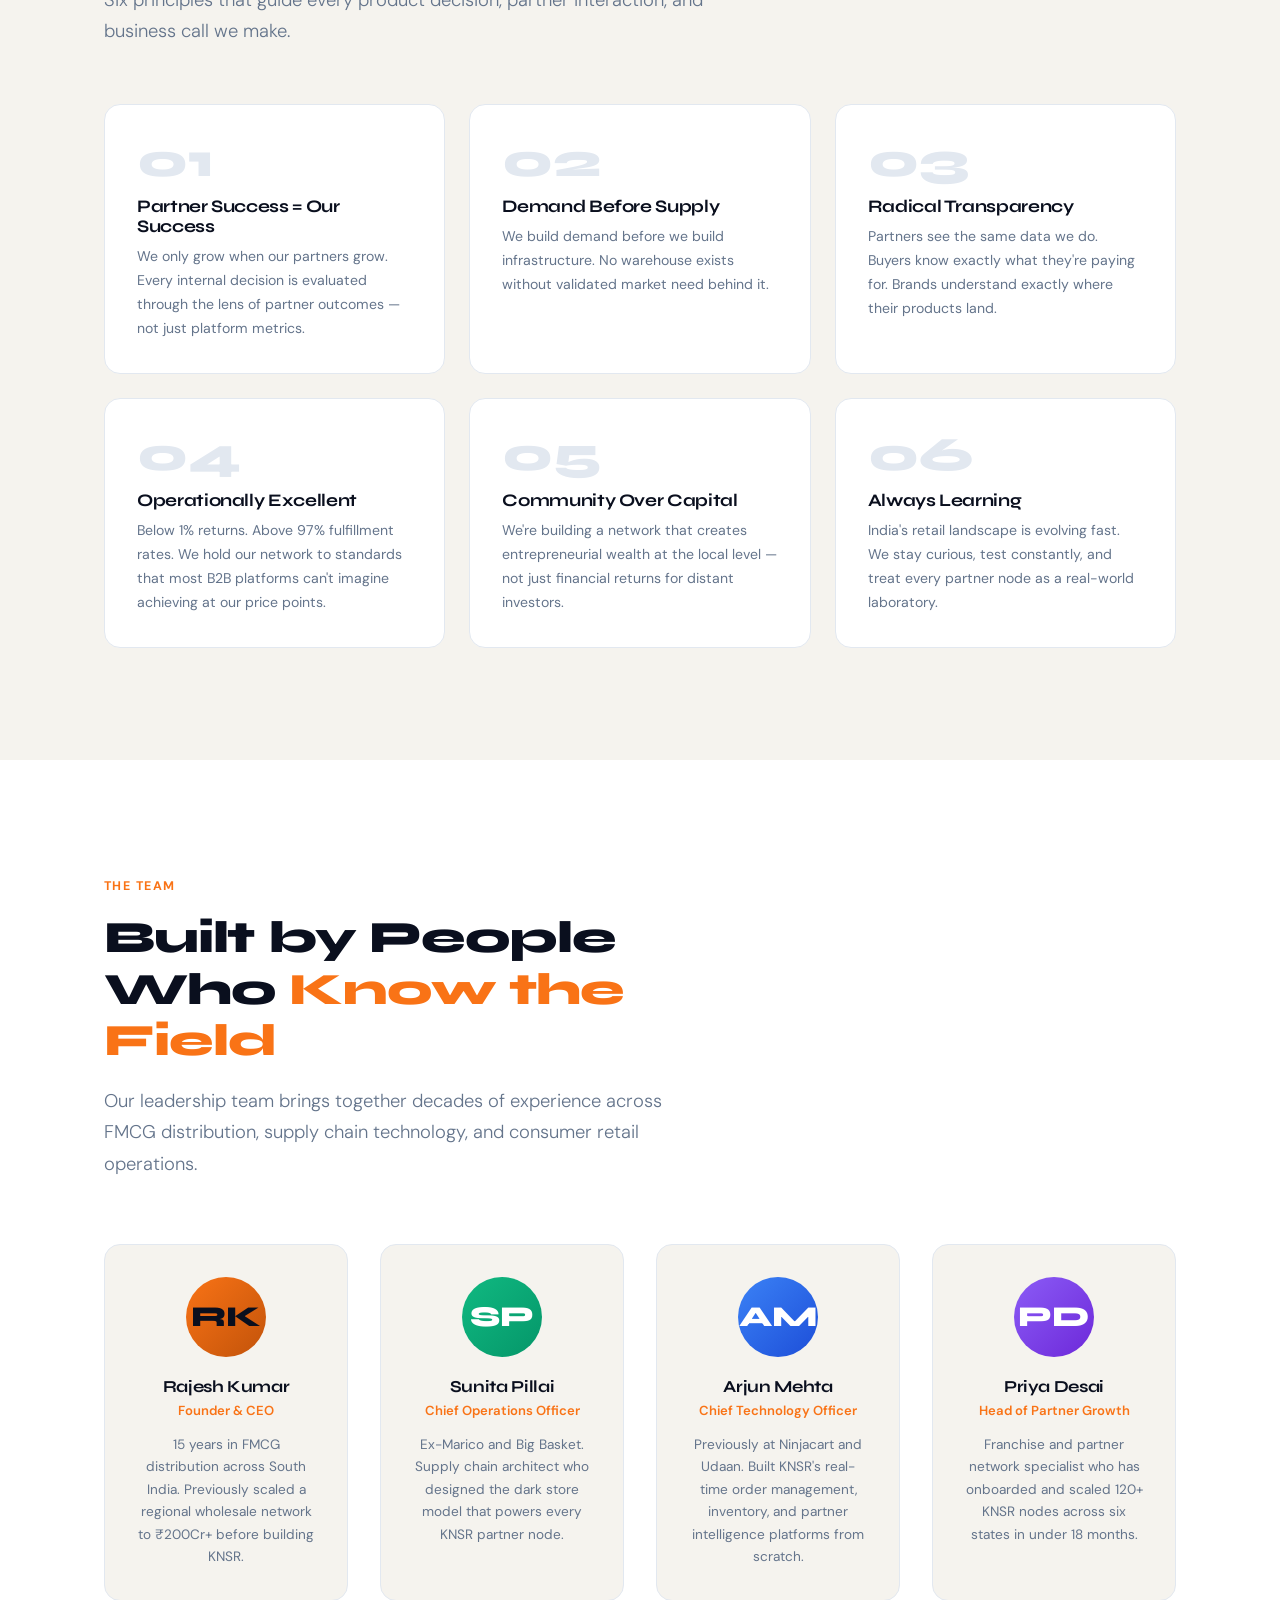
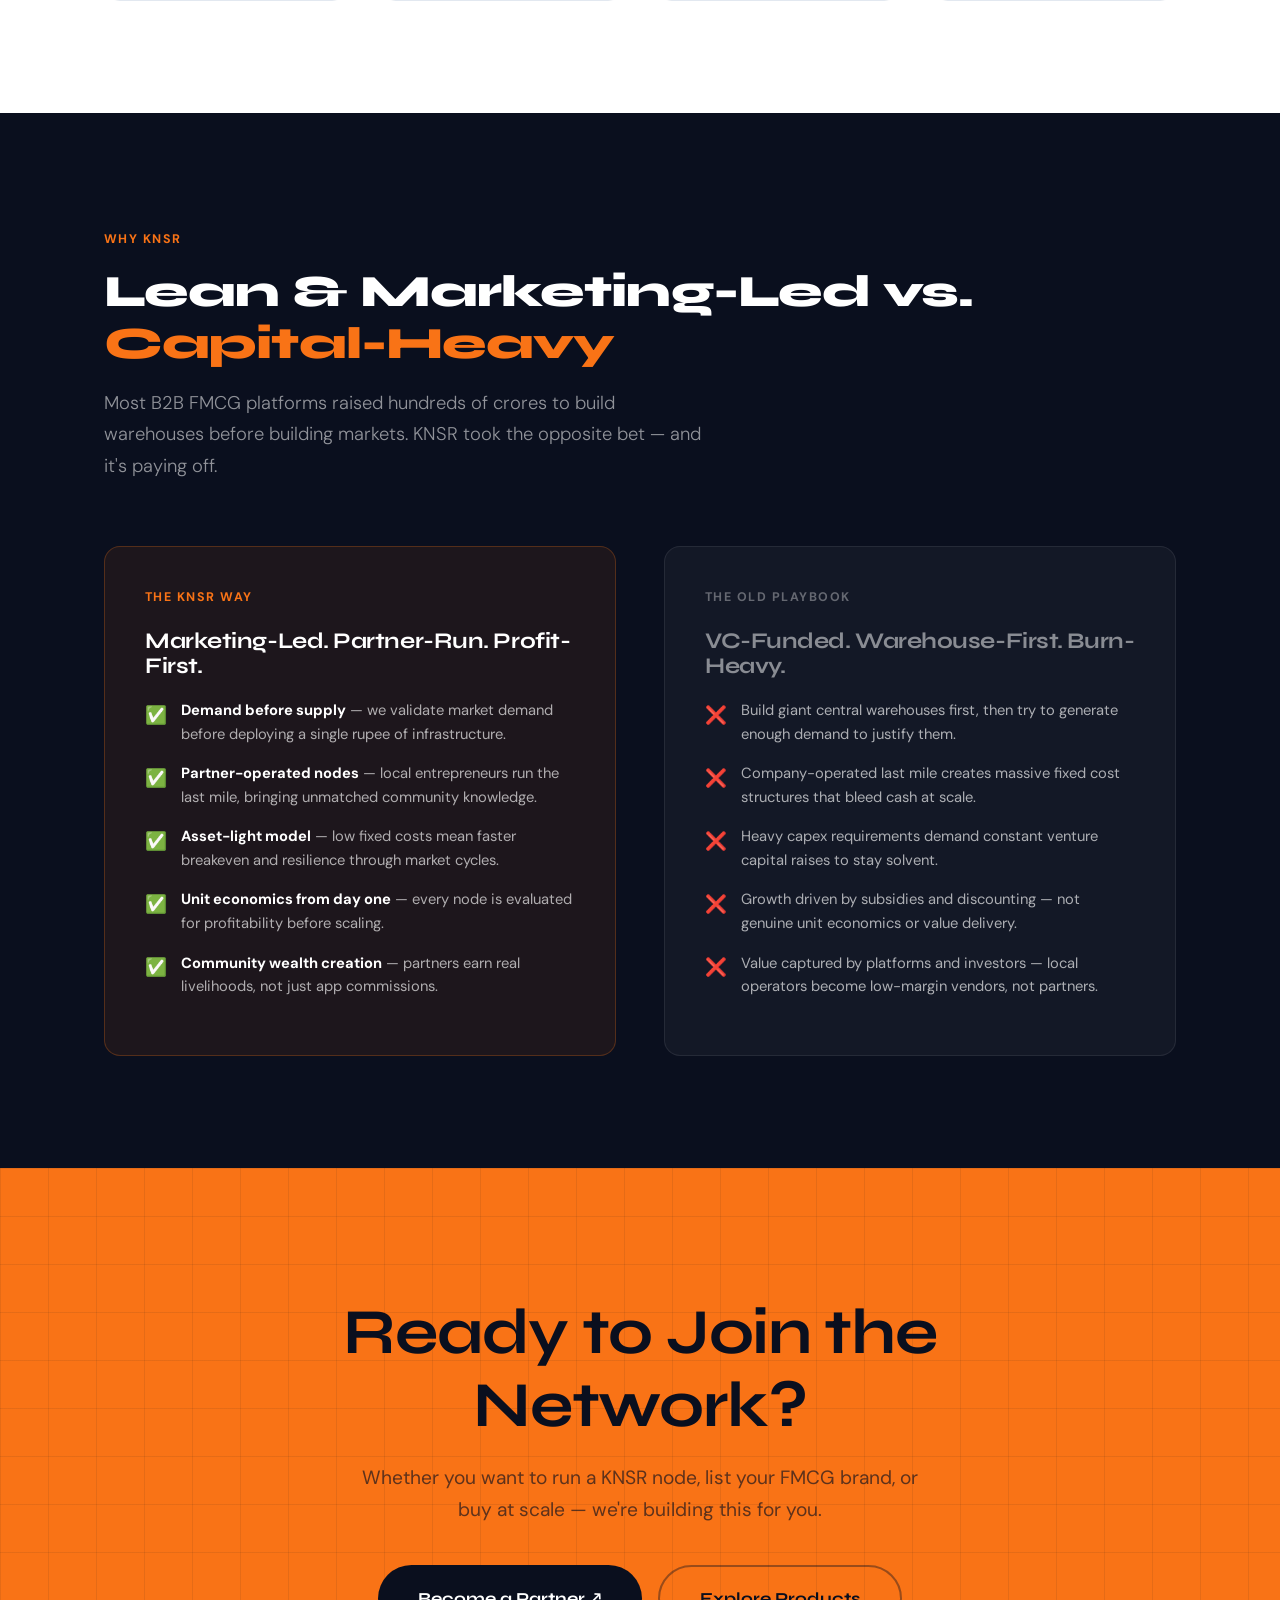
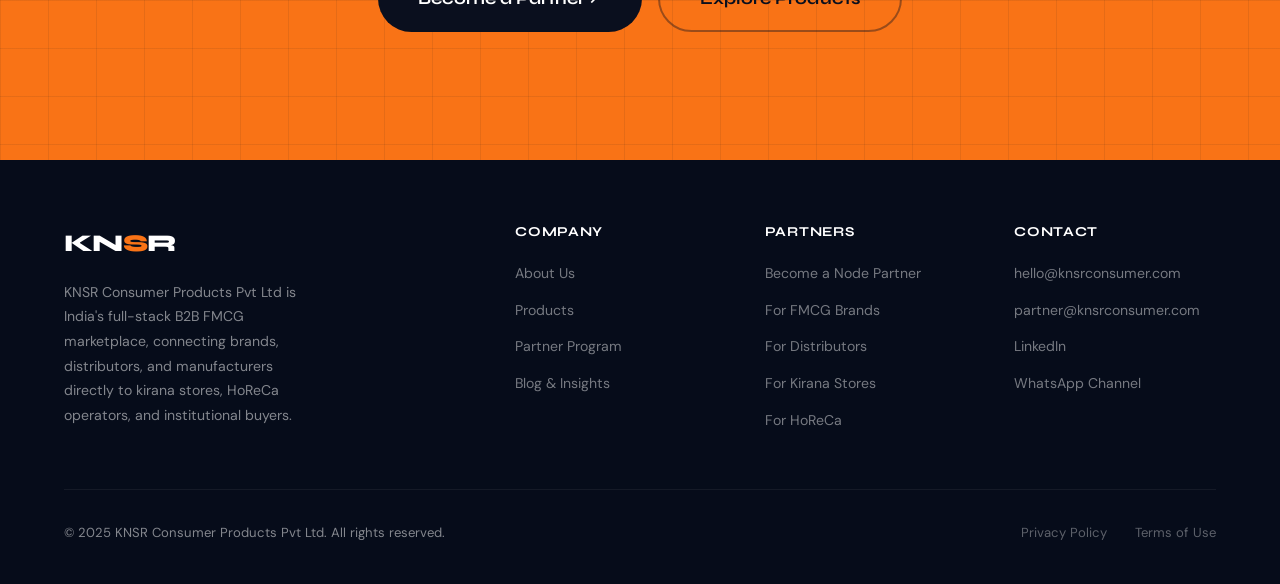
==== commit 24442977: "Add files via upload" ====
--- a/about.html
+++ b/about.html
@@ -3,7 +3,7 @@
 <head>
 <meta charset="UTF-8">
 <meta name="viewport" content="width=device-width, initial-scale=1.0">
-<title>About Us — KNSR Consumer Products</title>
+<title>KNSR Consumer Products — India's B2B FMCG Marketplace</title>
 <link rel="preconnect" href="https://fonts.googleapis.com">
 <link href="https://fonts.googleapis.com/css2?family=Syne:wght@400;600;700;800&family=DM+Sans:ital,wght@0,300;0,400;0,500;1,300&display=swap" rel="stylesheet">
 <link rel="stylesheet" href="shared.css">
@@ -109,13 +109,18 @@
 <nav>
   <a href="index.html" class="nav-logo">KN<span>S</span>R</a>
   <ul class="nav-links">
-    <li><a href="index.html">Home</a></li>
-    <li><a href="about.html" class="active">About</a></li>
+    <li><a href="index.html" class="active">Home</a></li>
+    <li><a href="about.html">About</a></li>
     <li><a href="products.html">Products</a></li>
     <li><a href="partners.html">Partner</a></li>
     <li><a href="insights.html">Insights</a></li>
     <li><a href="mailto:partner@knsrconsumer.com" class="nav-cta">Apply Now</a></li>
   </ul>
+  <button class="nav-toggle" aria-label="Open navigation">
+    <span></span>
+    <span></span>
+    <span></span>
+  </button>
 </nav>
 
 <!-- ═══ PAGE HERO ═══ -->
@@ -391,6 +396,7 @@
 </footer>
 
 <script>
+  // Reveal animation
   const revealEls = document.querySelectorAll('.reveal');
   const obs = new IntersectionObserver(entries => {
     entries.forEach(e => { if (e.isIntersecting) { e.target.classList.add('visible'); obs.unobserve(e.target); } });
@@ -399,6 +405,12 @@
   window.addEventListener('scroll', () => {
     document.querySelector('nav').style.borderBottomColor = scrollY > 40 ? 'rgba(255,255,255,0.12)' : 'rgba(255,255,255,0.06)';
   });
+
+  // Mobile nav toggle
+  document.querySelector('.nav-toggle').onclick = function() {
+    document.querySelector('.nav-links').classList.toggle('nav-open');
+    this.classList.toggle('open');
+  };
 </script>
 </body>
 </html>
--- a/shared.css
+++ b/shared.css
@@ -42,6 +42,79 @@
 .nav-links a:hover, .nav-links a.active { color: var(--saffron); }
 .nav-cta { background: var(--saffron) !important; color: var(--ink) !important; padding: 0.55rem 1.4rem !important; border-radius: 100px !important; font-weight: 700 !important; font-size: 0.88rem !important; transition: background 0.2s, transform 0.15s !important; }
 .nav-cta:hover { background: var(--accent-yellow) !important; transform: scale(1.04); }
+
+/* --- MOBILE NAVIGATION --- */
+.nav-toggle {
+  display: none;
+  flex-direction: column;
+  justify-content: center;
+  align-items: center;
+  width: 38px;
+  height: 38px;
+  background: none;
+  border: none;
+  cursor: pointer;
+  z-index: 110;
+}
+.nav-toggle span {
+  display: block;
+  width: 26px;
+  height: 3px;
+  margin: 4px 0;
+  background: #fff;
+  border-radius: 2px;
+  transition: 0.3s;
+}
+.nav-toggle.open span:nth-child(1) {
+  transform: translateY(7px) rotate(45deg);
+}
+.nav-toggle.open span:nth-child(2) {
+  opacity: 0;
+}
+.nav-toggle.open span:nth-child(3) {
+  transform: translateY(-7px) rotate(-45deg);
+}
+
+@media (max-width: 900px) {
+  .nav-toggle { display: flex; }
+  .nav-links {
+    position: fixed;
+    top: 64px;
+    right: 0;
+    background: rgba(10,15,30,0.98);
+    flex-direction: column;
+    align-items: flex-end;
+    gap: 1.5rem;
+    padding: 2rem 5%;
+    width: 70vw;
+    max-width: 320px;
+    height: calc(100vh - 64px);
+    box-shadow: var(--shadow-lg);
+    transform: translateX(100%);
+    transition: transform 0.3s;
+    z-index: 105;
+    display: flex;
+  }
+  .nav-links.nav-open {
+    transform: translateX(0);
+  }
+  .nav-links li {
+    display: block !important;
+  }
+  .footer-grid { grid-template-columns: 1fr 1fr; }
+  .nav-links li:not(:last-child) { display: none; }
+}
+@media (max-width: 600px) {
+  nav { padding: 1rem 4%; }
+  .nav-links {
+    top: 56px;
+    padding: 1.5rem 6%;
+    width: 90vw;
+    max-width: 100vw;
+    height: calc(100vh - 56px);
+  }
+  .footer-grid { grid-template-columns: 1fr; }
+}
 
 /* BUTTONS */
 .btn-primary { background: var(--saffron); color: var(--ink); padding: 1rem 2.2rem; border-radius: 100px; font-family: 'Syne', sans-serif; font-weight: 700; font-size: 1rem; border: none; cursor: pointer; transition: all 0.22s; display: inline-flex; align-items: center; gap: 0.5rem; }
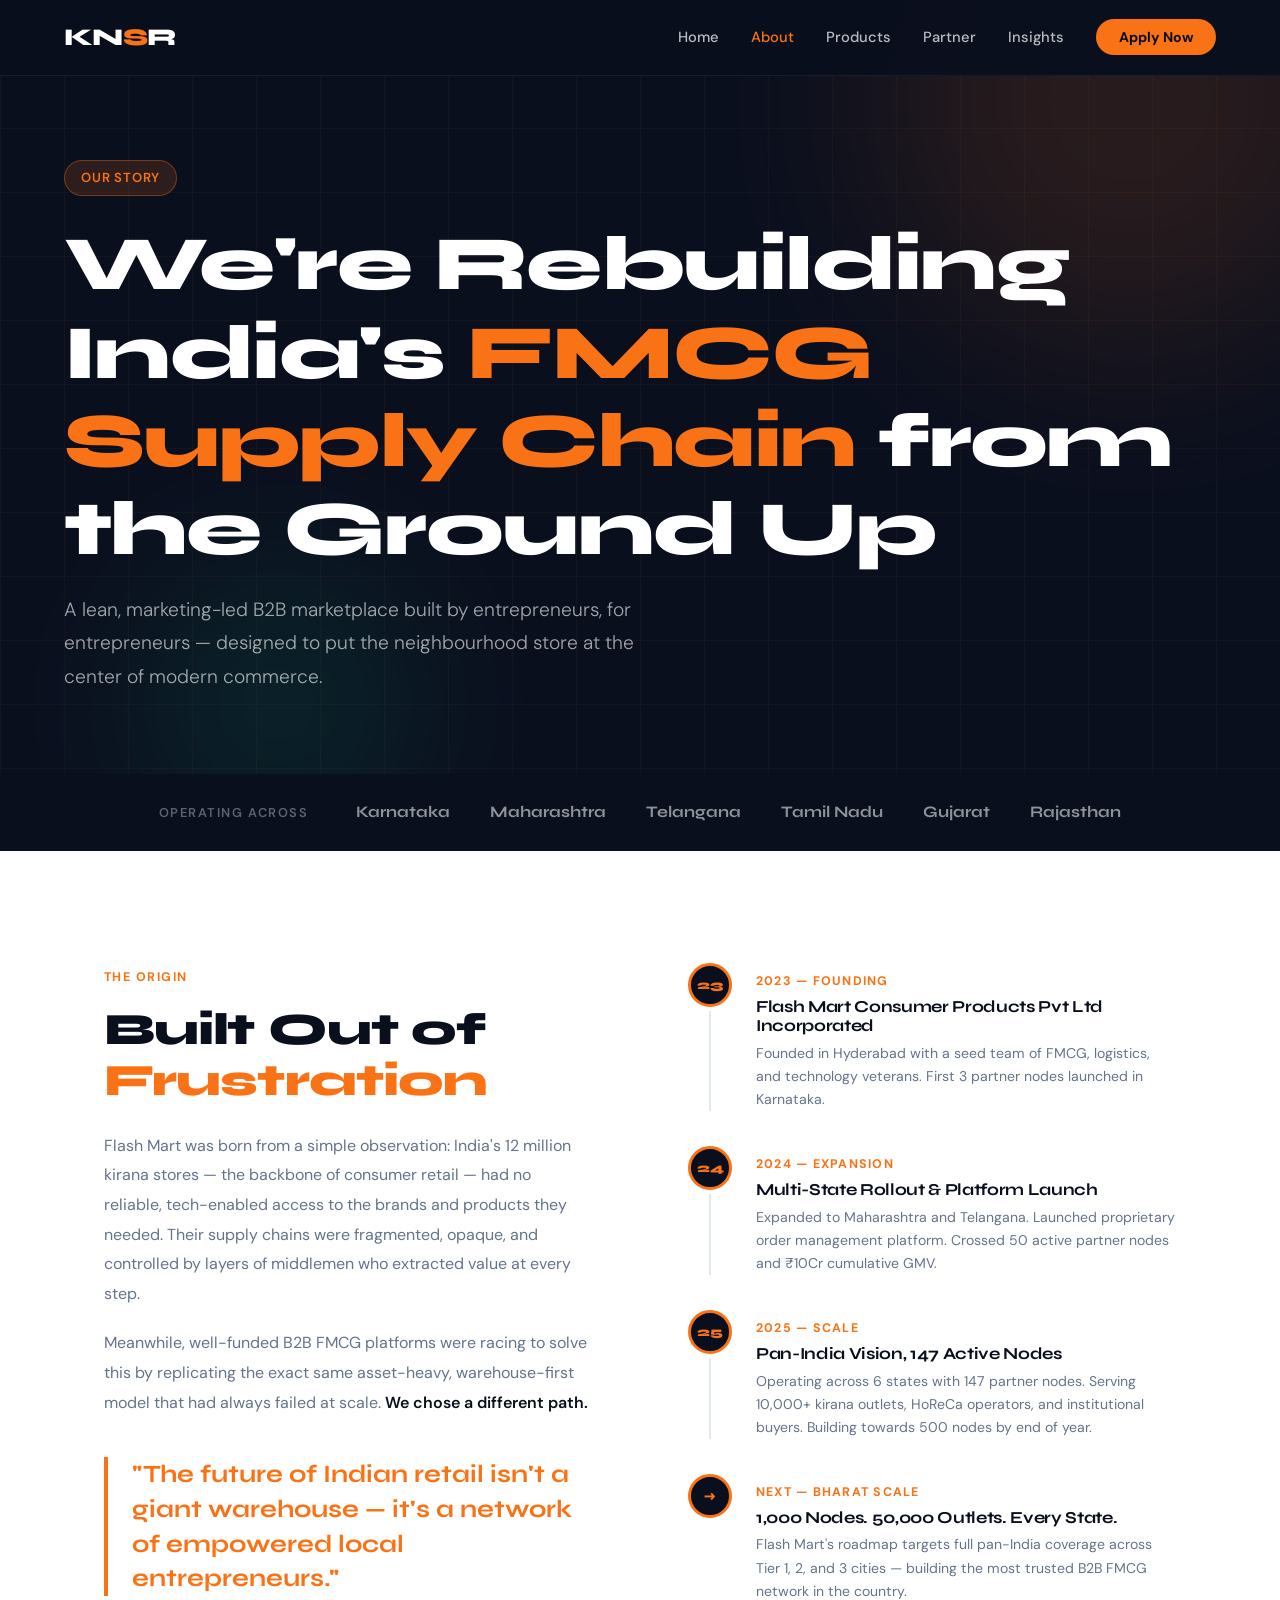
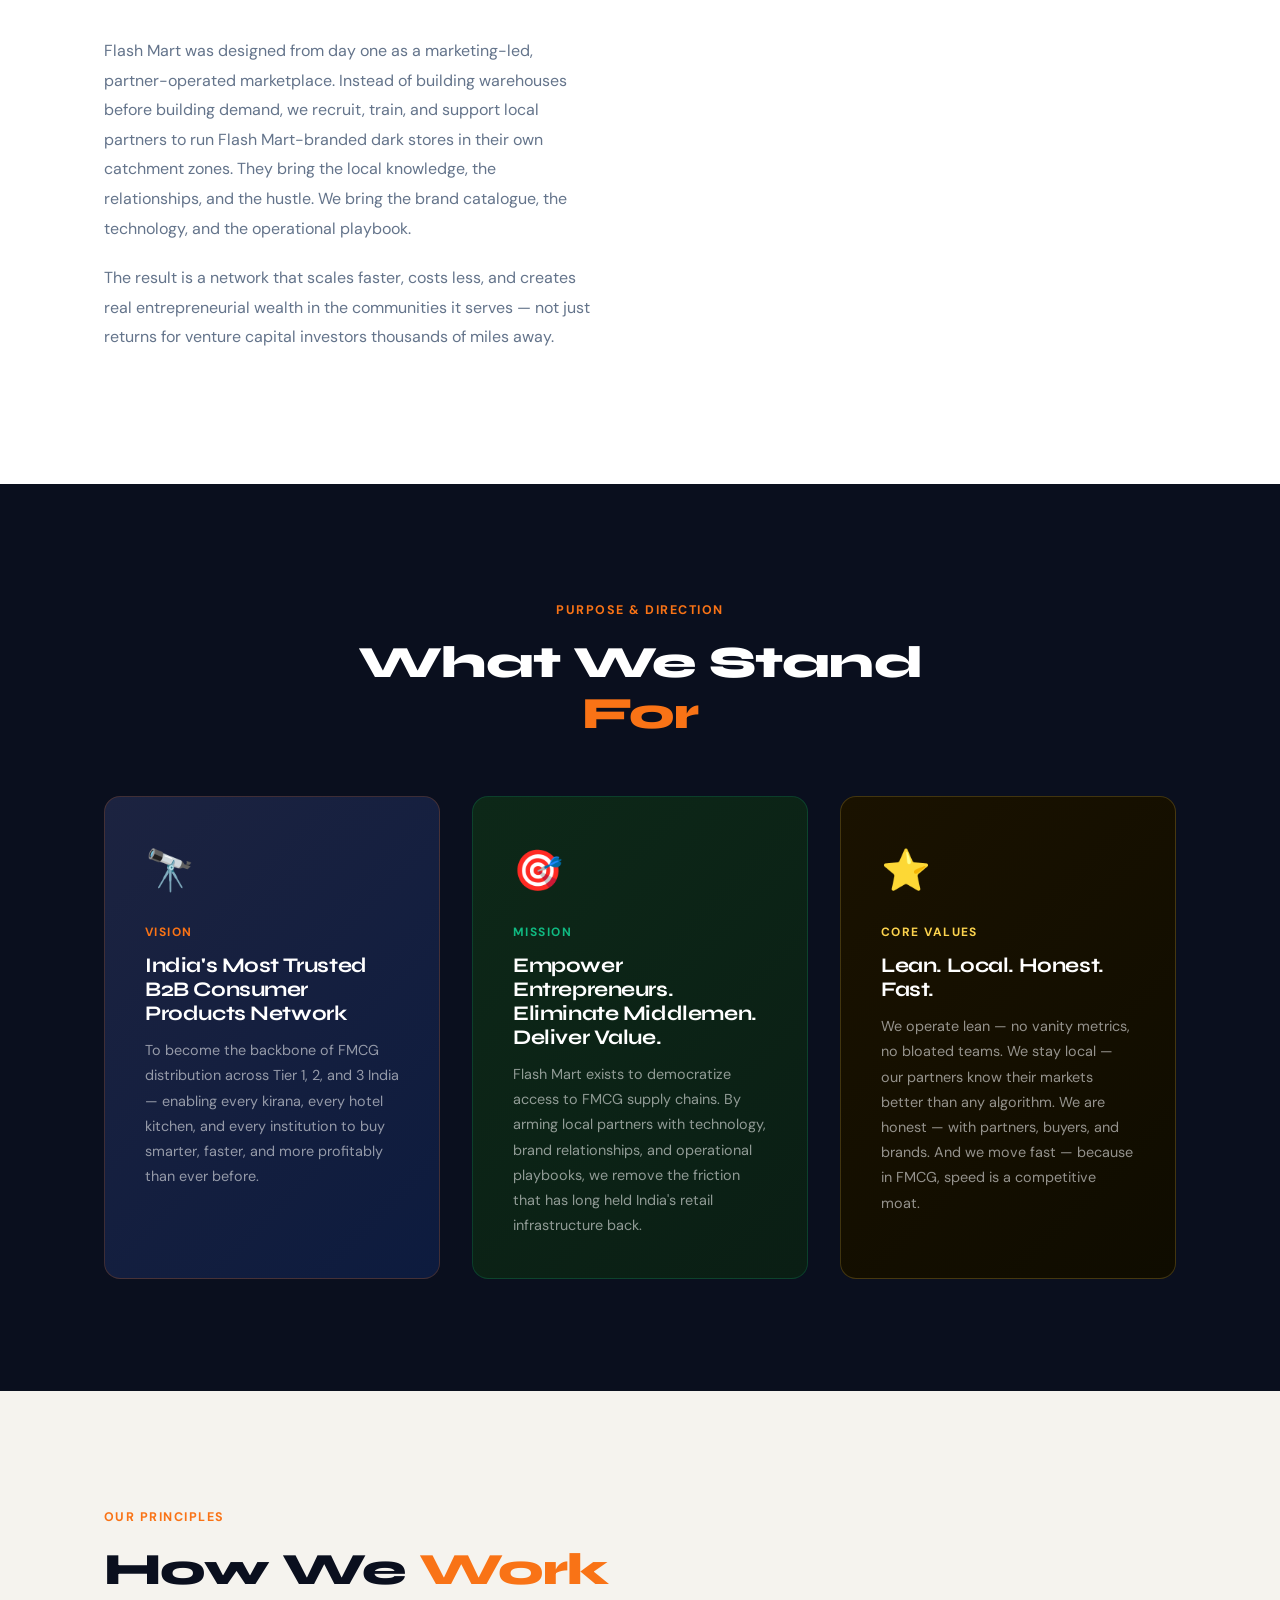
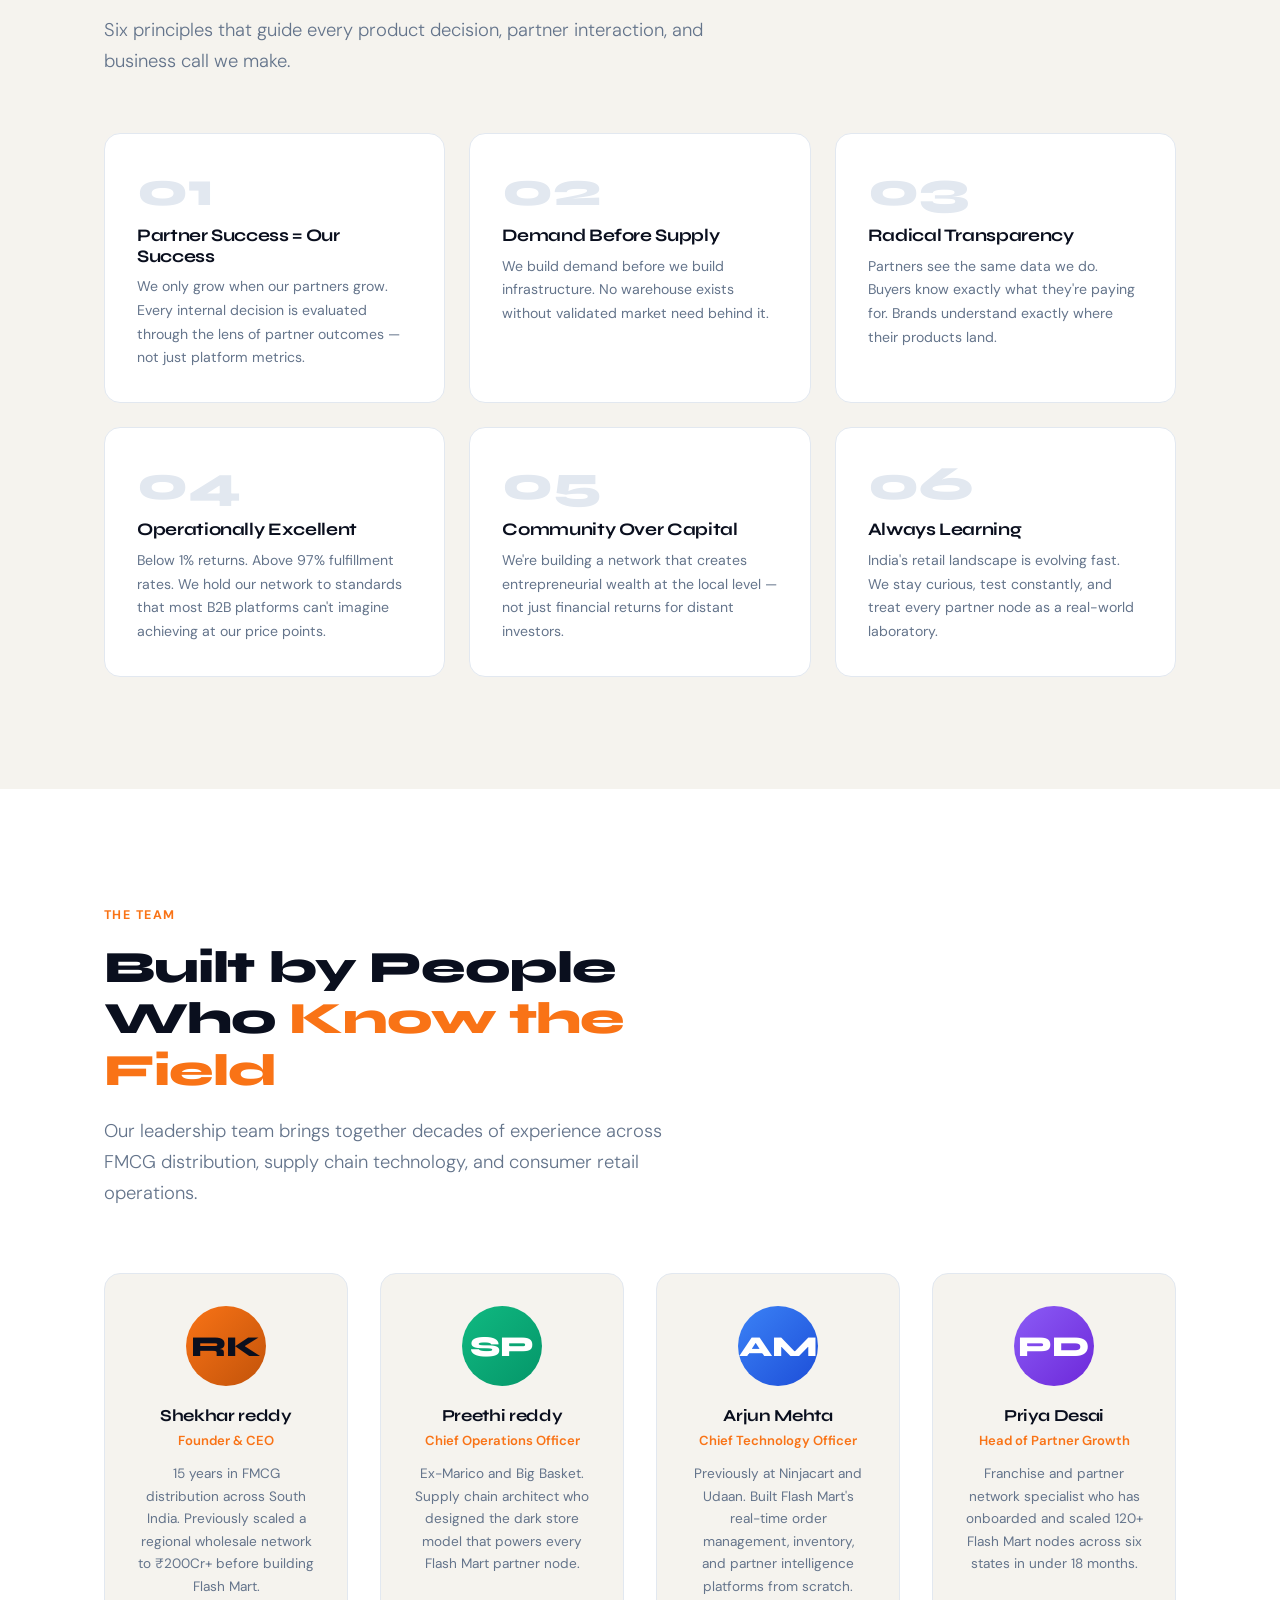
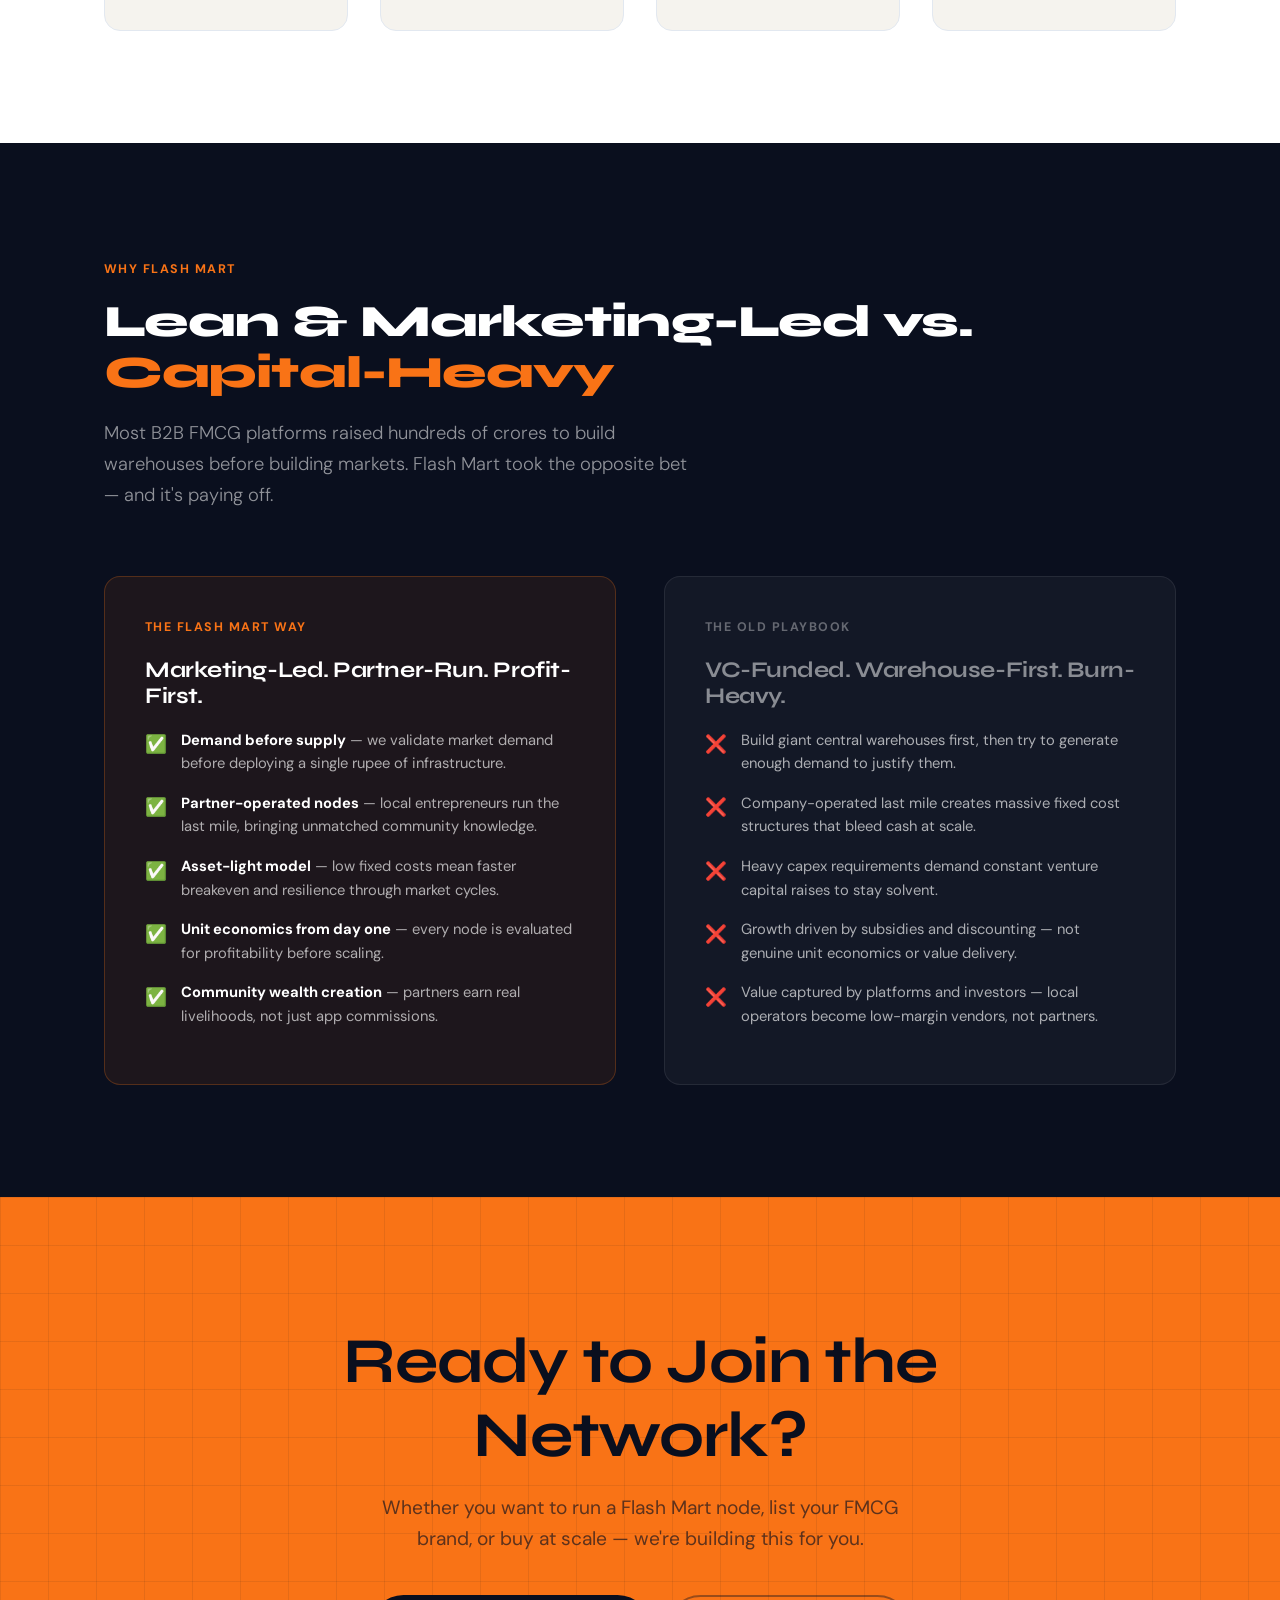
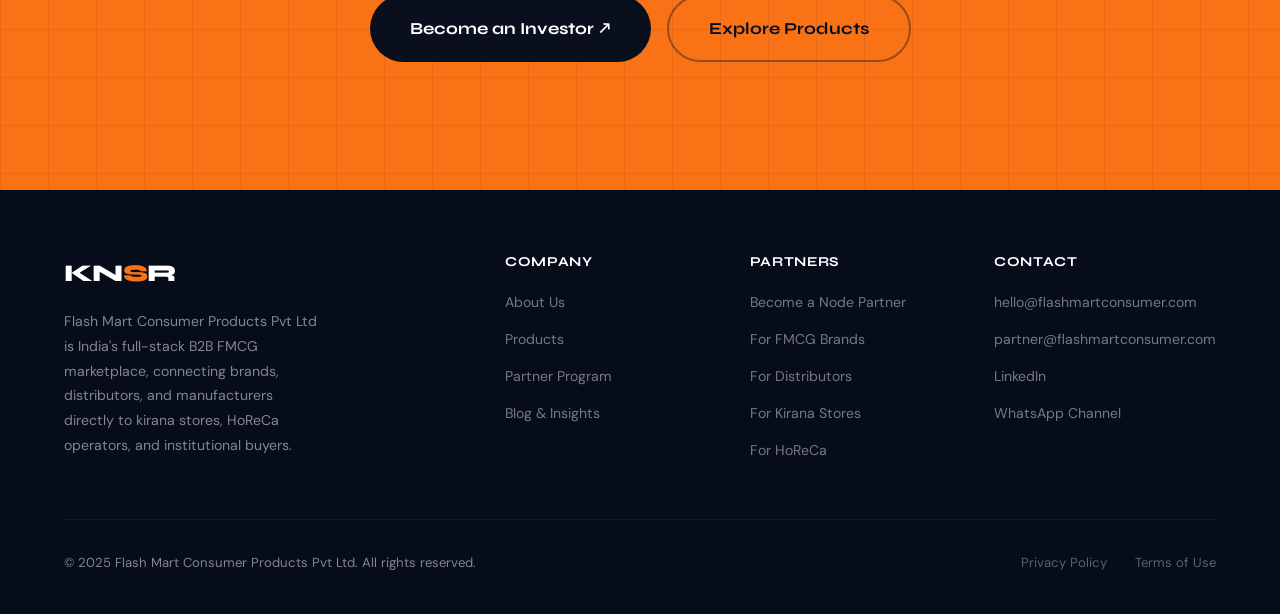
==== commit 18a5e7eb: "17-04" ====
--- a/about.html
+++ b/about.html
@@ -3,7 +3,7 @@
 <head>
 <meta charset="UTF-8">
 <meta name="viewport" content="width=device-width, initial-scale=1.0">
-<title>KNSR Consumer Products — India's B2B FMCG Marketplace</title>
+<title>Flash Mart Consumer Products — India's B2B FMCG Marketplace</title>
 <link rel="preconnect" href="https://fonts.googleapis.com">
 <link href="https://fonts.googleapis.com/css2?family=Syne:wght@400;600;700;800&family=DM+Sans:ital,wght@0,300;0,400;0,500;1,300&display=swap" rel="stylesheet">
 <link rel="stylesheet" href="shared.css">
@@ -109,12 +109,12 @@
 <nav>
   <a href="index.html" class="nav-logo">KN<span>S</span>R</a>
   <ul class="nav-links">
-    <li><a href="index.html" class="active">Home</a></li>
+    <li><a href="index.html">Home</a></li>
     <li><a href="about.html">About</a></li>
     <li><a href="products.html">Products</a></li>
     <li><a href="partners.html">Partner</a></li>
     <li><a href="insights.html">Insights</a></li>
-    <li><a href="mailto:partner@knsrconsumer.com" class="nav-cta">Apply Now</a></li>
+    <li><a href="mailto:partner@flashmartconsumer.com" class="nav-cta">Apply Now</a></li>
   </ul>
   <button class="nav-toggle" aria-label="Open navigation">
     <span></span>
@@ -155,10 +155,10 @@
       <div class="story-text reveal">
         <span class="section-tag">The Origin</span>
         <h2 class="section-title">Built Out of <span class="em">Frustration</span></h2>
-        <p>KNSR was born from a simple observation: India's 12 million kirana stores — the backbone of consumer retail — had no reliable, tech-enabled access to the brands and products they needed. Their supply chains were fragmented, opaque, and controlled by layers of middlemen who extracted value at every step.</p>
+        <p>Flash Mart was born from a simple observation: India's 12 million kirana stores — the backbone of consumer retail — had no reliable, tech-enabled access to the brands and products they needed. Their supply chains were fragmented, opaque, and controlled by layers of middlemen who extracted value at every step.</p>
         <p>Meanwhile, well-funded B2B FMCG platforms were racing to solve this by replicating the exact same asset-heavy, warehouse-first model that had always failed at scale. <strong>We chose a different path.</strong></p>
         <div class="story-pull">"The future of Indian retail isn't a giant warehouse — it's a network of empowered local entrepreneurs."</div>
-        <p>KNSR was designed from day one as a marketing-led, partner-operated marketplace. Instead of building warehouses before building demand, we recruit, train, and support local partners to run KNSR-branded dark stores in their own catchment zones. They bring the local knowledge, the relationships, and the hustle. We bring the brand catalogue, the technology, and the operational playbook.</p>
+        <p>Flash Mart was designed from day one as a marketing-led, partner-operated marketplace. Instead of building warehouses before building demand, we recruit, train, and support local partners to run Flash Mart-branded dark stores in their own catchment zones. They bring the local knowledge, the relationships, and the hustle. We bring the brand catalogue, the technology, and the operational playbook.</p>
         <p>The result is a network that scales faster, costs less, and creates real entrepreneurial wealth in the communities it serves — not just returns for venture capital investors thousands of miles away.</p>
       </div>
       <div class="story-visual reveal reveal-delay-1">
@@ -167,8 +167,8 @@
             <div class="tl-left"><div class="tl-dot">23</div><div class="tl-line"></div></div>
             <div class="tl-right">
               <div class="tl-year">2023 — Founding</div>
-              <h4>KNSR Consumer Products Pvt Ltd Incorporated</h4>
-              <p>Founded in Bengaluru with a seed team of FMCG, logistics, and technology veterans. First 3 partner nodes launched in Karnataka.</p>
+              <h4>Flash Mart Consumer Products Pvt Ltd Incorporated</h4>
+              <p>Founded in Hyderabad with a seed team of FMCG, logistics, and technology veterans. First 3 partner nodes launched in Karnataka.</p>
             </div>
           </div>
           <div class="tl-item">
@@ -192,7 +192,7 @@
             <div class="tl-right">
               <div class="tl-year">Next — Bharat Scale</div>
               <h4>1,000 Nodes. 50,000 Outlets. Every State.</h4>
-              <p>KNSR's roadmap targets full pan-India coverage across Tier 1, 2, and 3 cities — building the most trusted B2B FMCG network in the country.</p>
+              <p>Flash Mart's roadmap targets full pan-India coverage across Tier 1, 2, and 3 cities — building the most trusted B2B FMCG network in the country.</p>
             </div>
           </div>
         </div>
@@ -219,7 +219,7 @@
         <div class="vm-card-icon">🎯</div>
         <div class="vm-card-label">Mission</div>
         <h3>Empower Entrepreneurs. Eliminate Middlemen. Deliver Value.</h3>
-        <p>KNSR exists to democratize access to FMCG supply chains. By arming local partners with technology, brand relationships, and operational playbooks, we remove the friction that has long held India's retail infrastructure back.</p>
+        <p>Flash Mart exists to democratize access to FMCG supply chains. By arming local partners with technology, brand relationships, and operational playbooks, we remove the friction that has long held India's retail infrastructure back.</p>
       </div>
       <div class="vm-card vm-card-values reveal reveal-delay-2">
         <div class="vm-card-icon">⭐</div>
@@ -283,27 +283,27 @@
     <div class="team-grid">
       <div class="team-card reveal">
         <div class="team-avatar avatar-a">RK</div>
-        <h4>Rajesh Kumar</h4>
+        <h4>Shekhar reddy</h4>
         <div class="role">Founder &amp; CEO</div>
-        <p>15 years in FMCG distribution across South India. Previously scaled a regional wholesale network to ₹200Cr+ before building KNSR.</p>
+        <p>15 years in FMCG distribution across South India. Previously scaled a regional wholesale network to ₹200Cr+ before building Flash Mart.</p>
       </div>
       <div class="team-card reveal reveal-delay-1">
         <div class="team-avatar avatar-b">SP</div>
-        <h4>Sunita Pillai</h4>
+        <h4>Preethi reddy</h4>
         <div class="role">Chief Operations Officer</div>
-        <p>Ex-Marico and Big Basket. Supply chain architect who designed the dark store model that powers every KNSR partner node.</p>
+        <p>Ex-Marico and Big Basket. Supply chain architect who designed the dark store model that powers every Flash Mart partner node.</p>
       </div>
       <div class="team-card reveal reveal-delay-2">
         <div class="team-avatar avatar-c">AM</div>
         <h4>Arjun Mehta</h4>
         <div class="role">Chief Technology Officer</div>
-        <p>Previously at Ninjacart and Udaan. Built KNSR's real-time order management, inventory, and partner intelligence platforms from scratch.</p>
+        <p>Previously at Ninjacart and Udaan. Built Flash Mart's real-time order management, inventory, and partner intelligence platforms from scratch.</p>
       </div>
       <div class="team-card reveal reveal-delay-3">
         <div class="team-avatar avatar-d">PD</div>
         <h4>Priya Desai</h4>
         <div class="role">Head of Partner Growth</div>
-        <p>Franchise and partner network specialist who has onboarded and scaled 120+ KNSR nodes across six states in under 18 months.</p>
+        <p>Franchise and partner network specialist who has onboarded and scaled 120+ Flash Mart nodes across six states in under 18 months.</p>
       </div>
     </div>
   </div>
@@ -312,12 +312,12 @@
 <!-- ═══ DIFFERENTIATION ═══ -->
 <section id="differentiation">
   <div class="section-inner">
-    <span class="section-tag">Why KNSR</span>
+    <span class="section-tag">Why Flash Mart</span>
     <h2 class="section-title" style="color:#fff;">Lean &amp; Marketing-Led vs. <span class="em">Capital-Heavy</span></h2>
-    <p class="section-lead" style="color:rgba(255,255,255,0.55);">Most B2B FMCG platforms raised hundreds of crores to build warehouses before building markets. KNSR took the opposite bet — and it's paying off.</p>
+    <p class="section-lead" style="color:rgba(255,255,255,0.55);">Most B2B FMCG platforms raised hundreds of crores to build warehouses before building markets. Flash Mart took the opposite bet — and it's paying off.</p>
     <div class="diff-grid">
       <div class="diff-vs-card us reveal">
-        <div class="diff-vs-label">The KNSR Way</div>
+        <div class="diff-vs-label">The Flash Mart Way</div>
         <h3>Marketing-Led. Partner-Run. Profit-First.</h3>
         <div class="diff-row"><div class="diff-row-icon">✅</div><p><strong style="color:#fff;">Demand before supply</strong> — we validate market demand before deploying a single rupee of infrastructure.</p></div>
         <div class="diff-row"><div class="diff-row-icon">✅</div><p><strong style="color:#fff;">Partner-operated nodes</strong> — local entrepreneurs run the last mile, bringing unmatched community knowledge.</p></div>
@@ -342,9 +342,9 @@
 <section class="cta-section">
   <div class="cta-inner">
     <h2 class="reveal">Ready to Join the Network?</h2>
-    <p class="reveal reveal-delay-1">Whether you want to run a KNSR node, list your FMCG brand, or buy at scale — we're building this for you.</p>
+    <p class="reveal reveal-delay-1">Whether you want to run a Flash Mart node, list your FMCG brand, or buy at scale — we're building this for you.</p>
     <div class="cta-actions reveal reveal-delay-2">
-      <a href="mailto:partner@knsrconsumer.com" class="btn-dark">Become a Partner ↗</a>
+      <a href="mailto:partner@flashmartconsumer.com" class="btn-dark">Become an Investor ↗</a>
       <a href="products.html" class="btn-outline-dark">Explore Products</a>
     </div>
   </div>
@@ -355,7 +355,7 @@
   <div class="footer-grid">
     <div class="footer-brand">
       <a href="index.html" class="nav-logo">KN<span>S</span>R</a>
-      <p>KNSR Consumer Products Pvt Ltd is India's full-stack B2B FMCG marketplace, connecting brands, distributors, and manufacturers directly to kirana stores, HoReCa operators, and institutional buyers.</p>
+      <p>Flash Mart Consumer Products Pvt Ltd is India's full-stack B2B FMCG marketplace, connecting brands, distributors, and manufacturers directly to kirana stores, HoReCa operators, and institutional buyers.</p>
     </div>
     <div class="footer-col">
       <h5>Company</h5>
@@ -379,15 +379,15 @@
     <div class="footer-col">
       <h5>Contact</h5>
       <ul class="footer-links">
-        <li><a href="mailto:hello@knsrconsumer.com">hello@knsrconsumer.com</a></li>
-        <li><a href="mailto:partner@knsrconsumer.com">partner@knsrconsumer.com</a></li>
+        <li><a href="mailto:hello@flashmartconsumer.com">hello@flashmartconsumer.com</a></li>
+        <li><a href="mailto:partner@flashmartconsumer.com">partner@flashmartconsumer.com</a></li>
         <li><a href="#">LinkedIn</a></li>
         <li><a href="#">WhatsApp Channel</a></li>
       </ul>
     </div>
   </div>
   <div class="footer-bottom">
-    <span>© 2025 KNSR Consumer Products Pvt Ltd. All rights reserved.</span>
+    <span>© 2025 Flash Mart Consumer Products Pvt Ltd. All rights reserved.</span>
     <span>
       <a href="#" style="margin-right:1.5rem; color:rgba(255,255,255,0.35);">Privacy Policy</a>
       <a href="#" style="color:rgba(255,255,255,0.35);">Terms of Use</a>
@@ -411,6 +411,12 @@
     document.querySelector('.nav-links').classList.toggle('nav-open');
     this.classList.toggle('open');
   };
+
+  // Active nav highlighting
+  const currentPage = window.location.pathname.split('/').pop() || 'index.html';
+  document.querySelectorAll('.nav-links a[href]').forEach(link => {
+    link.classList.toggle('active', link.getAttribute('href') === currentPage);
+  });
 </script>
 </body>
 </html>
--- a/shared.css
+++ b/shared.css
@@ -1,4 +1,4 @@
-/* ─── KNSR SHARED DESIGN SYSTEM ─── */
+/* ─── Flash Mart SHARED DESIGN SYSTEM ─── */
 *, *::before, *::after { box-sizing: border-box; margin: 0; padding: 0; }
 
 :root {
@@ -185,6 +185,120 @@
 .reveal-delay-3 { transition-delay: 0.3s; }
 .reveal-delay-4 { transition-delay: 0.4s; }
 
+
+
+
+/* --- ORIGINAL PRODUCTS PROFESSIONAL CARD STYLE --- */
+.original-products-grid {
+  display: grid;
+  grid-template-columns: repeat(2, 1fr); /* Always two per row on desktop */
+  gap: 2rem;
+  margin-bottom: 3rem;
+}
+
+@media (max-width: 900px) {
+  .original-products-grid {
+    grid-template-columns: 1fr; /* Stack on mobile/tablet */
+  }
+}
+
+.original-product-card {
+  background: #fff;
+  border-radius: 1.5rem;
+  box-shadow: 0 4px 24px 0 rgba(16, 24, 40, 0.07);
+  overflow: hidden;
+  display: flex;
+  flex-direction: column;
+  transition: box-shadow 0.2s, transform 0.2s;
+  border: 1px solid #f3f4f6;
+}
+
+.original-product-card:hover {
+  box-shadow: 0 8px 32px 0 rgba(249, 115, 22, 0.13);
+  transform: translateY(-4px) scale(1.02);
+}
+
+.op-image-wrap {
+  background: linear-gradient(135deg, #fffbe6 60%, #fff7cc 100%);
+  display: flex;
+  align-items: center;
+  justify-content: center;
+  height: 170px;
+  position: relative;
+}
+
+.op-image-wrap img {
+  max-height: 110px;
+  max-width: 90%;
+  object-fit: contain;
+  margin-top: 18px;
+  margin-bottom: 18px;
+  filter: drop-shadow(0 4px 16px rgba(0,0,0,0.07));
+  border-radius: 0.5rem;
+  background: transparent;
+}
+
+.op-body {
+  padding: 1.5rem 1.25rem 1.25rem 1.25rem;
+  display: flex;
+  flex-direction: column;
+  flex: 1;
+}
+
+.op-cat {
+  color: #f97316;
+  font-size: 0.92rem;
+  font-weight: 700;
+  letter-spacing: 0.06em;
+  text-transform: uppercase;
+  margin-bottom: 0.5rem;
+}
+
+.op-title {
+  font-family: 'Syne', sans-serif;
+  font-size: 1.18rem;
+  font-weight: 700;
+  margin-bottom: 0.3rem;
+  color: #22223b;
+}
+
+.op-desc {
+  font-size: 0.98rem;
+  color: #5c5c6c;
+  margin-bottom: 1.1rem;
+  flex: 1;
+}
+
+.op-footer {
+  display: flex;
+  justify-content: space-between;
+  align-items: center;
+  border-top: 1px solid #f3f4f6;
+  padding-top: 0.8rem;
+  font-size: 0.98rem;
+}
+
+.op-moq {
+  color: #6b7280;
+}
+
+.op-moq strong {
+  color: #22223b;
+  font-weight: 700;
+}
+
+.op-enquire {
+  color: #f97316;
+  font-weight: 700;
+  text-decoration: none;
+  transition: color 0.18s;
+}
+
+.op-enquire:hover {
+  color: #b45309;
+  text-decoration: underline;
+}
+
 /* RESPONSIVE */
 @media (max-width: 900px) {
   .footer-grid { grid-template-columns: 1fr 1fr; }
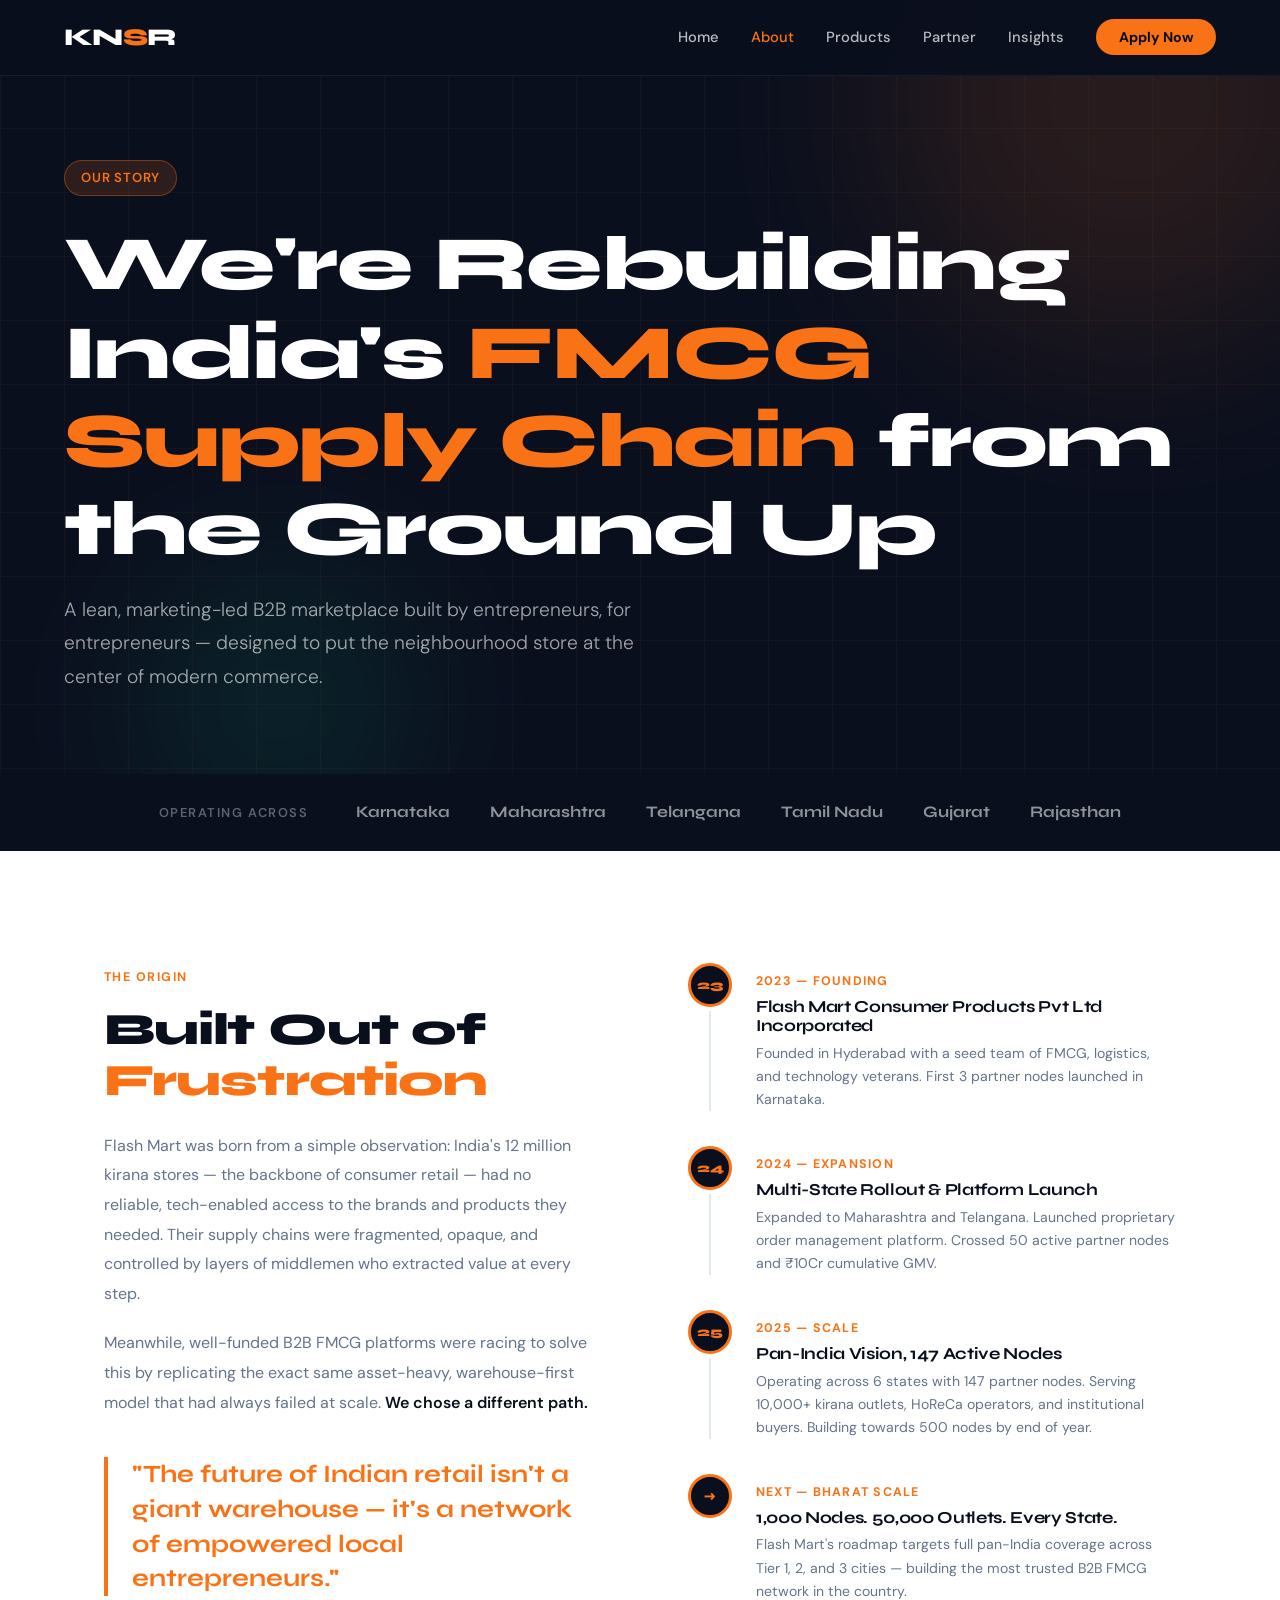
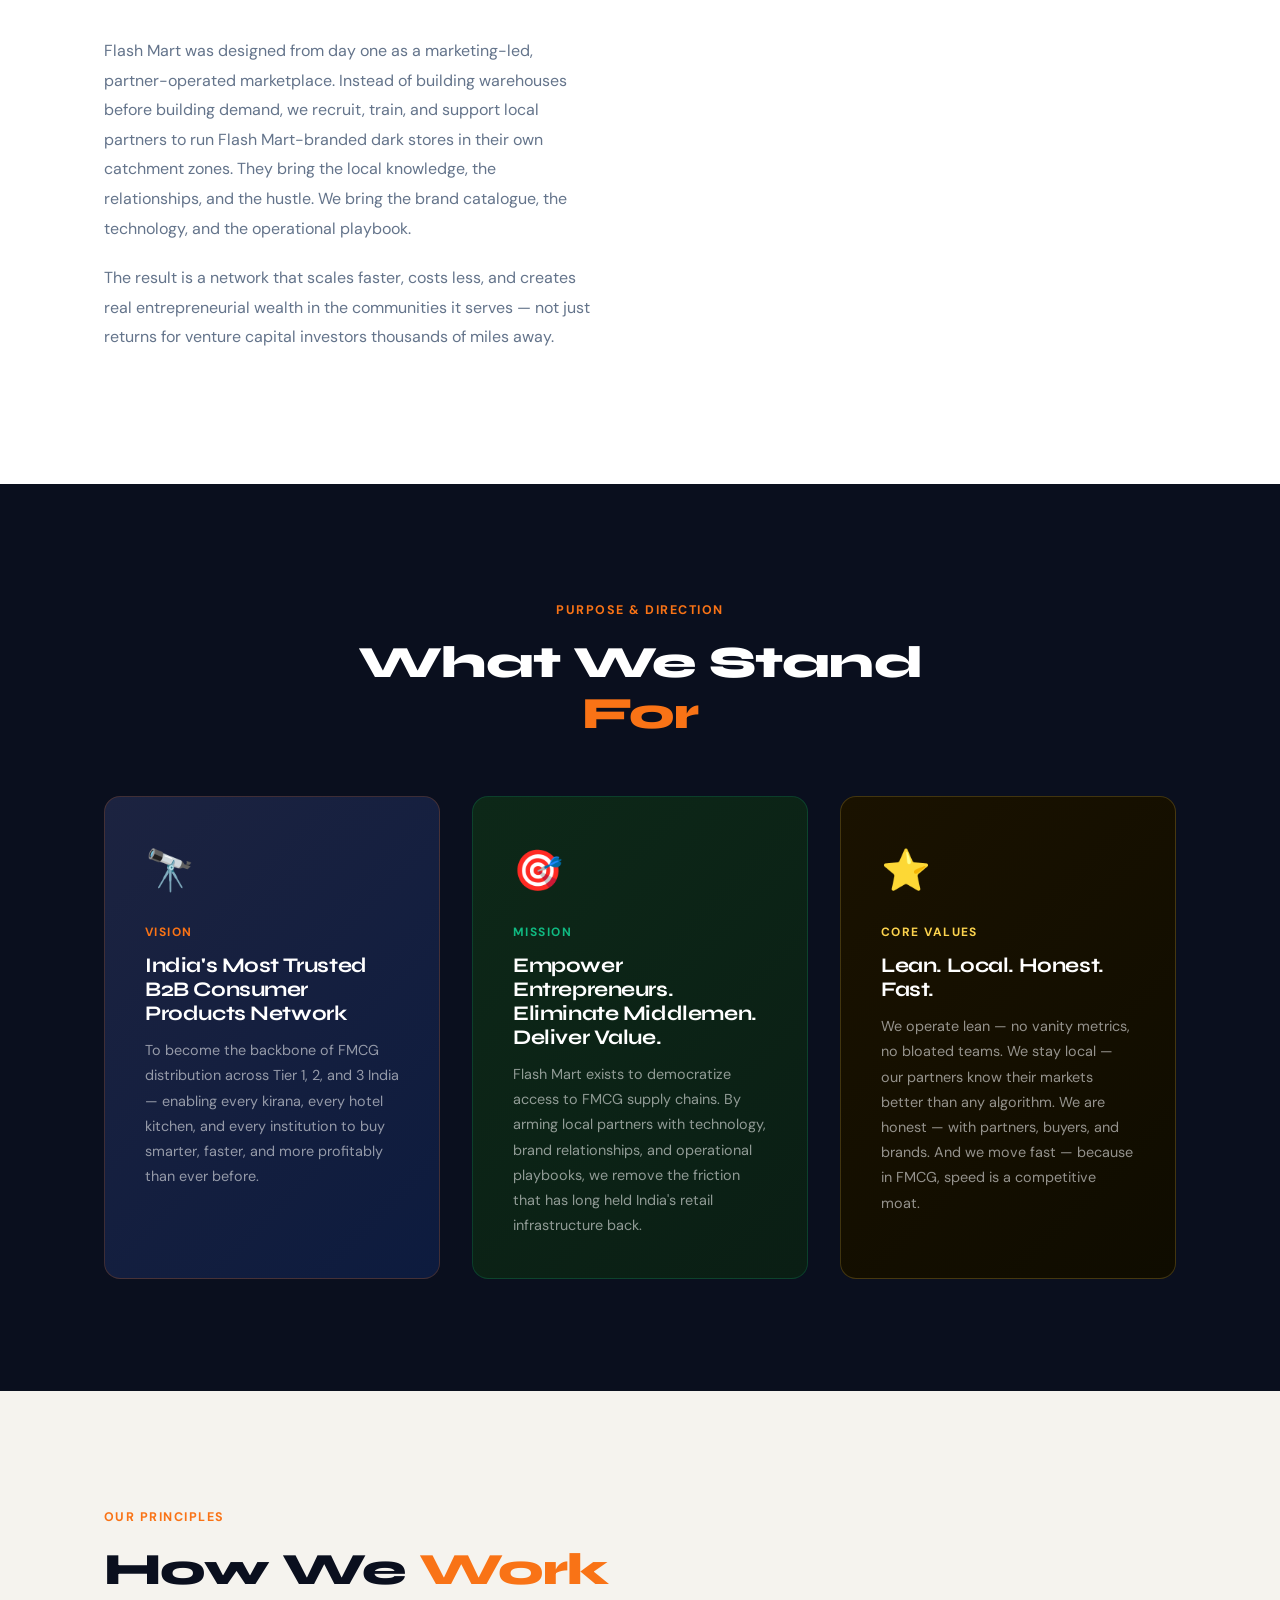
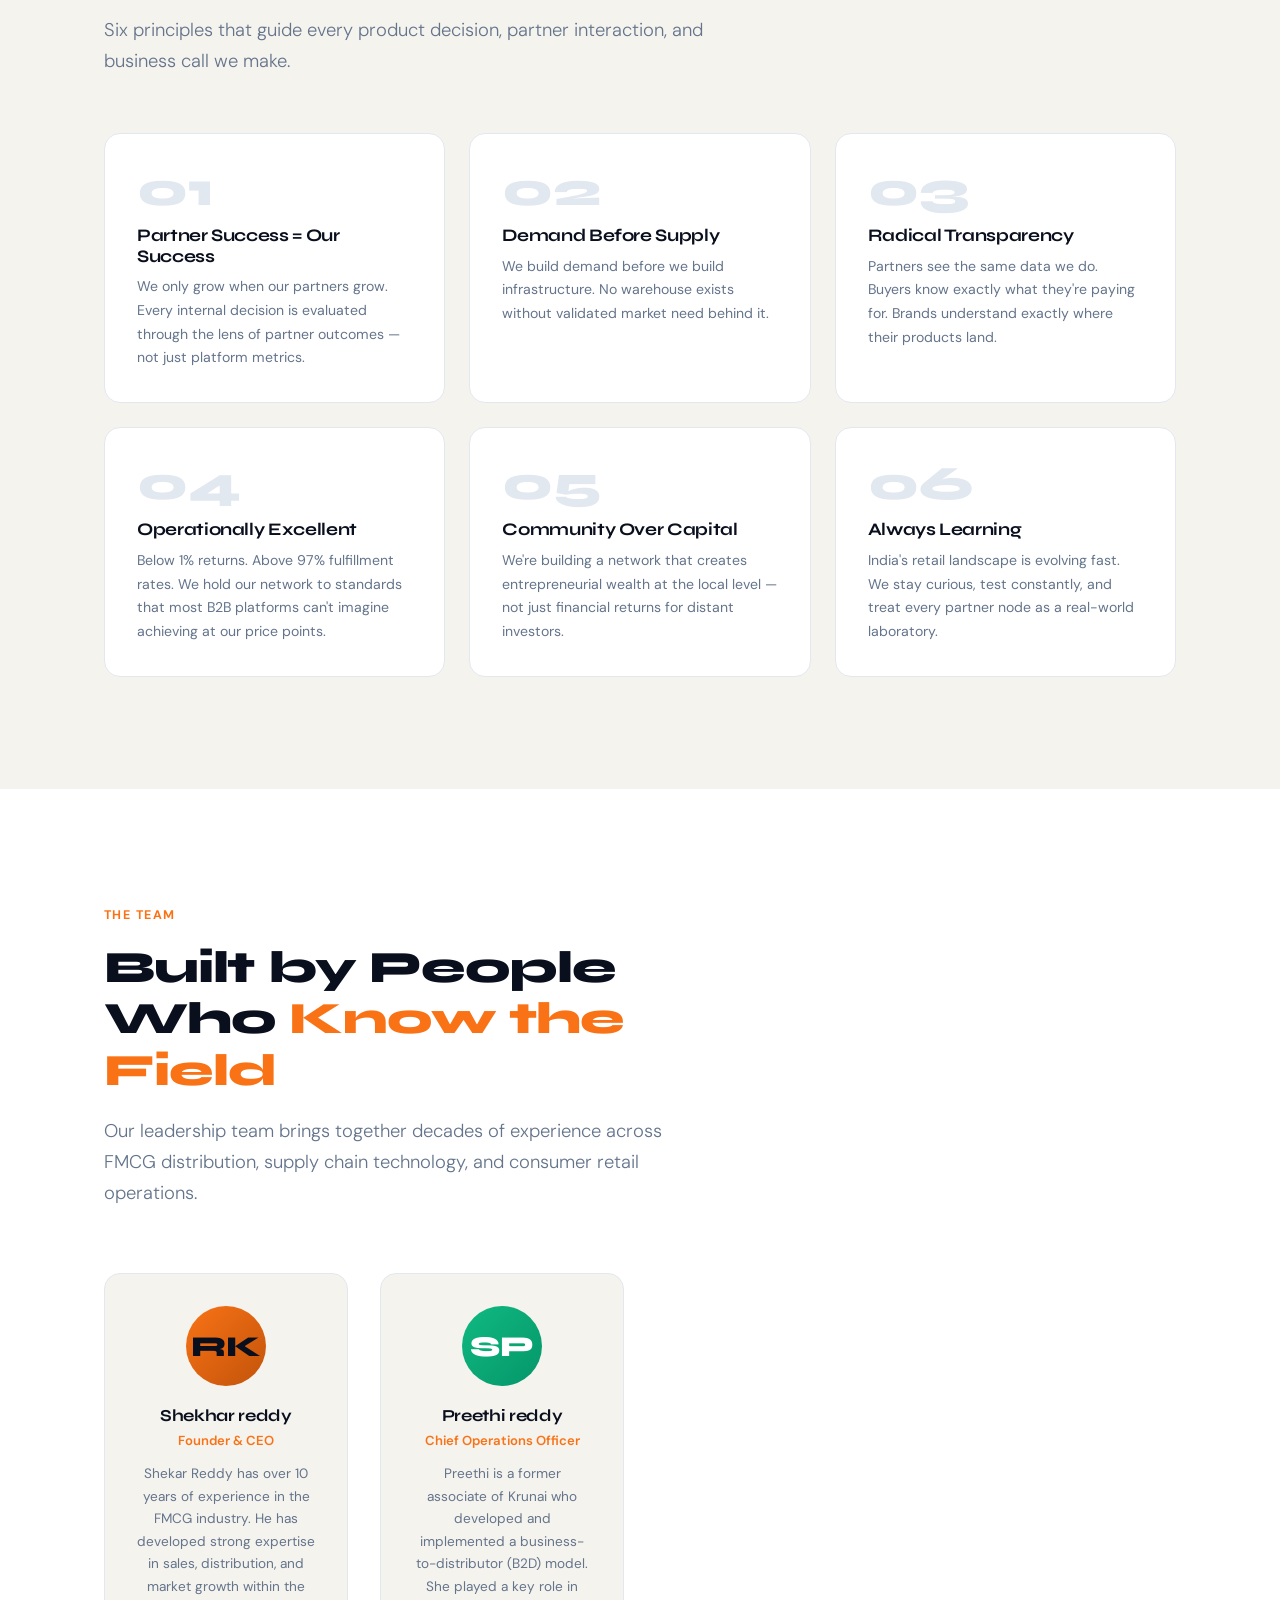
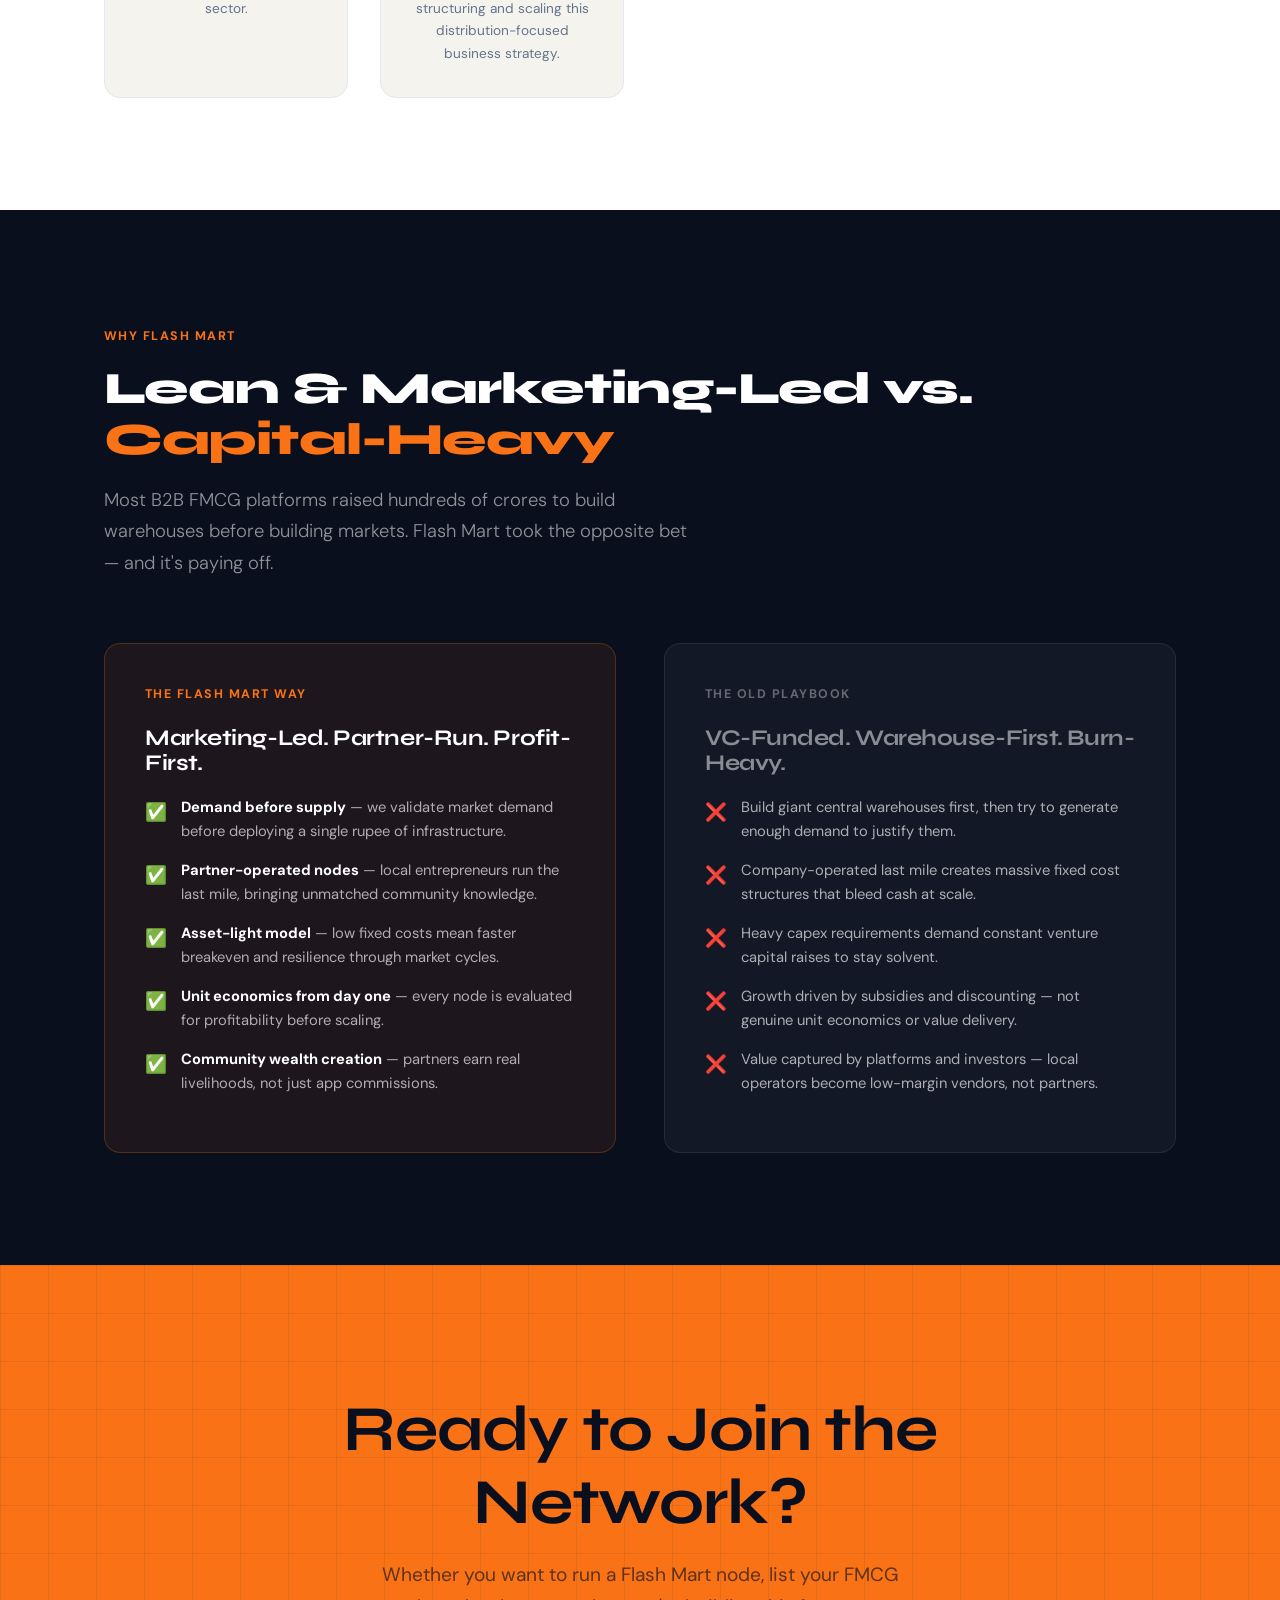
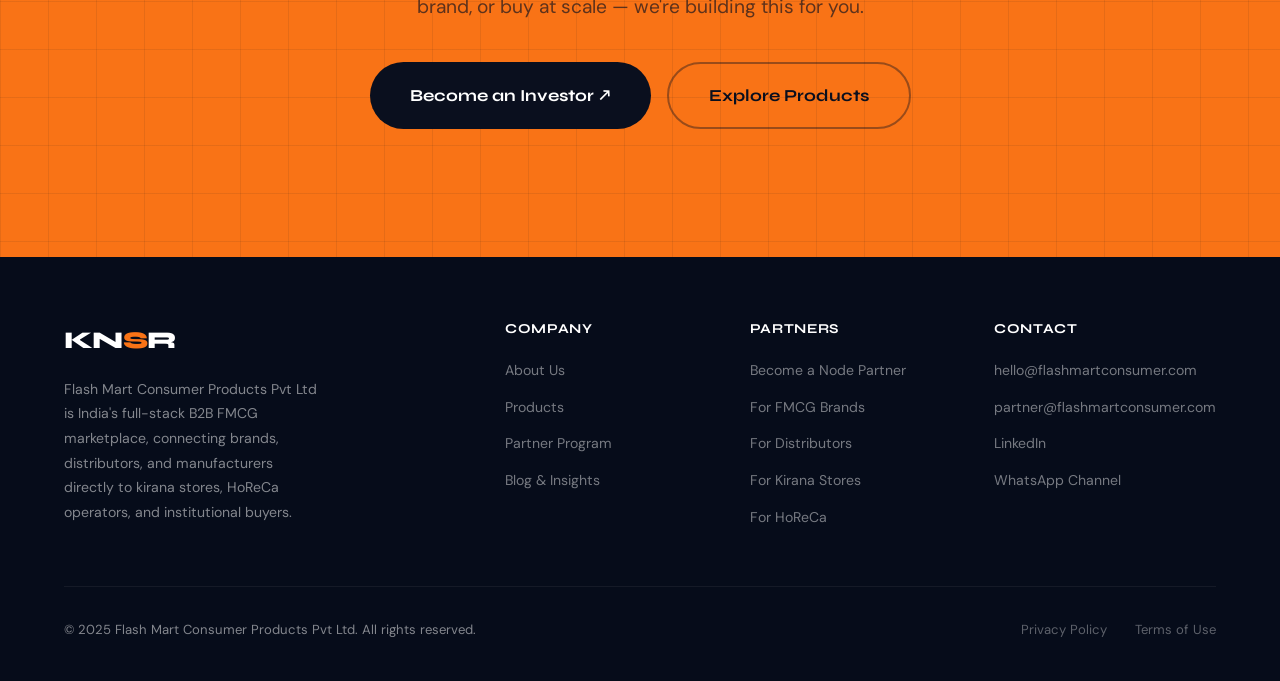
==== commit b04369e8: "about changes" ====
--- a/about.html
+++ b/about.html
@@ -285,25 +285,13 @@
         <div class="team-avatar avatar-a">RK</div>
         <h4>Shekhar reddy</h4>
         <div class="role">Founder &amp; CEO</div>
-        <p>15 years in FMCG distribution across South India. Previously scaled a regional wholesale network to ₹200Cr+ before building Flash Mart.</p>
+        <p>Shekar Reddy has over 10 years of experience in the FMCG industry. He has developed strong expertise in sales, distribution, and market growth within the sector.</p>
       </div>
       <div class="team-card reveal reveal-delay-1">
         <div class="team-avatar avatar-b">SP</div>
         <h4>Preethi reddy</h4>
         <div class="role">Chief Operations Officer</div>
-        <p>Ex-Marico and Big Basket. Supply chain architect who designed the dark store model that powers every Flash Mart partner node.</p>
-      </div>
-      <div class="team-card reveal reveal-delay-2">
-        <div class="team-avatar avatar-c">AM</div>
-        <h4>Arjun Mehta</h4>
-        <div class="role">Chief Technology Officer</div>
-        <p>Previously at Ninjacart and Udaan. Built Flash Mart's real-time order management, inventory, and partner intelligence platforms from scratch.</p>
-      </div>
-      <div class="team-card reveal reveal-delay-3">
-        <div class="team-avatar avatar-d">PD</div>
-        <h4>Priya Desai</h4>
-        <div class="role">Head of Partner Growth</div>
-        <p>Franchise and partner network specialist who has onboarded and scaled 120+ Flash Mart nodes across six states in under 18 months.</p>
+        <p>Preethi is a former associate of Krunai who developed and implemented a business-to-distributor (B2D) model. She played a key role in structuring and scaling this distribution-focused business strategy.</p>
       </div>
     </div>
   </div>
